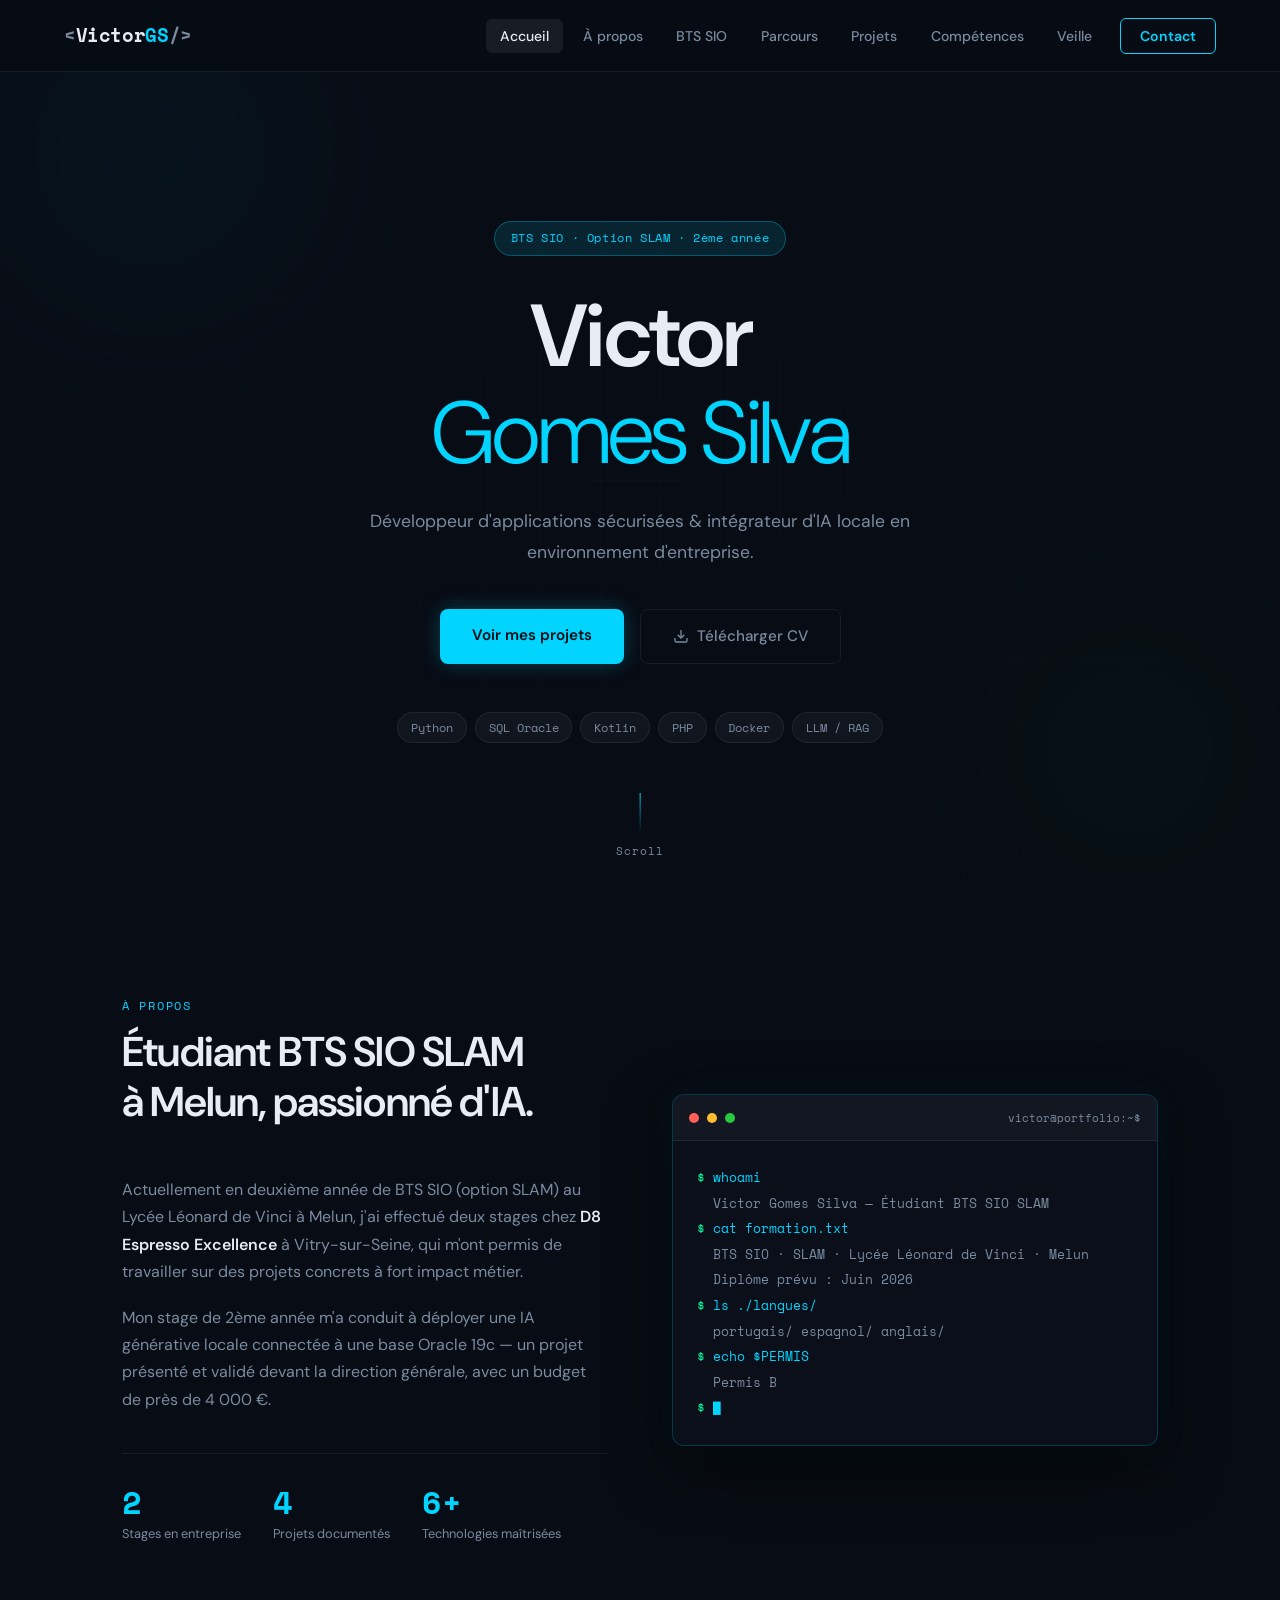
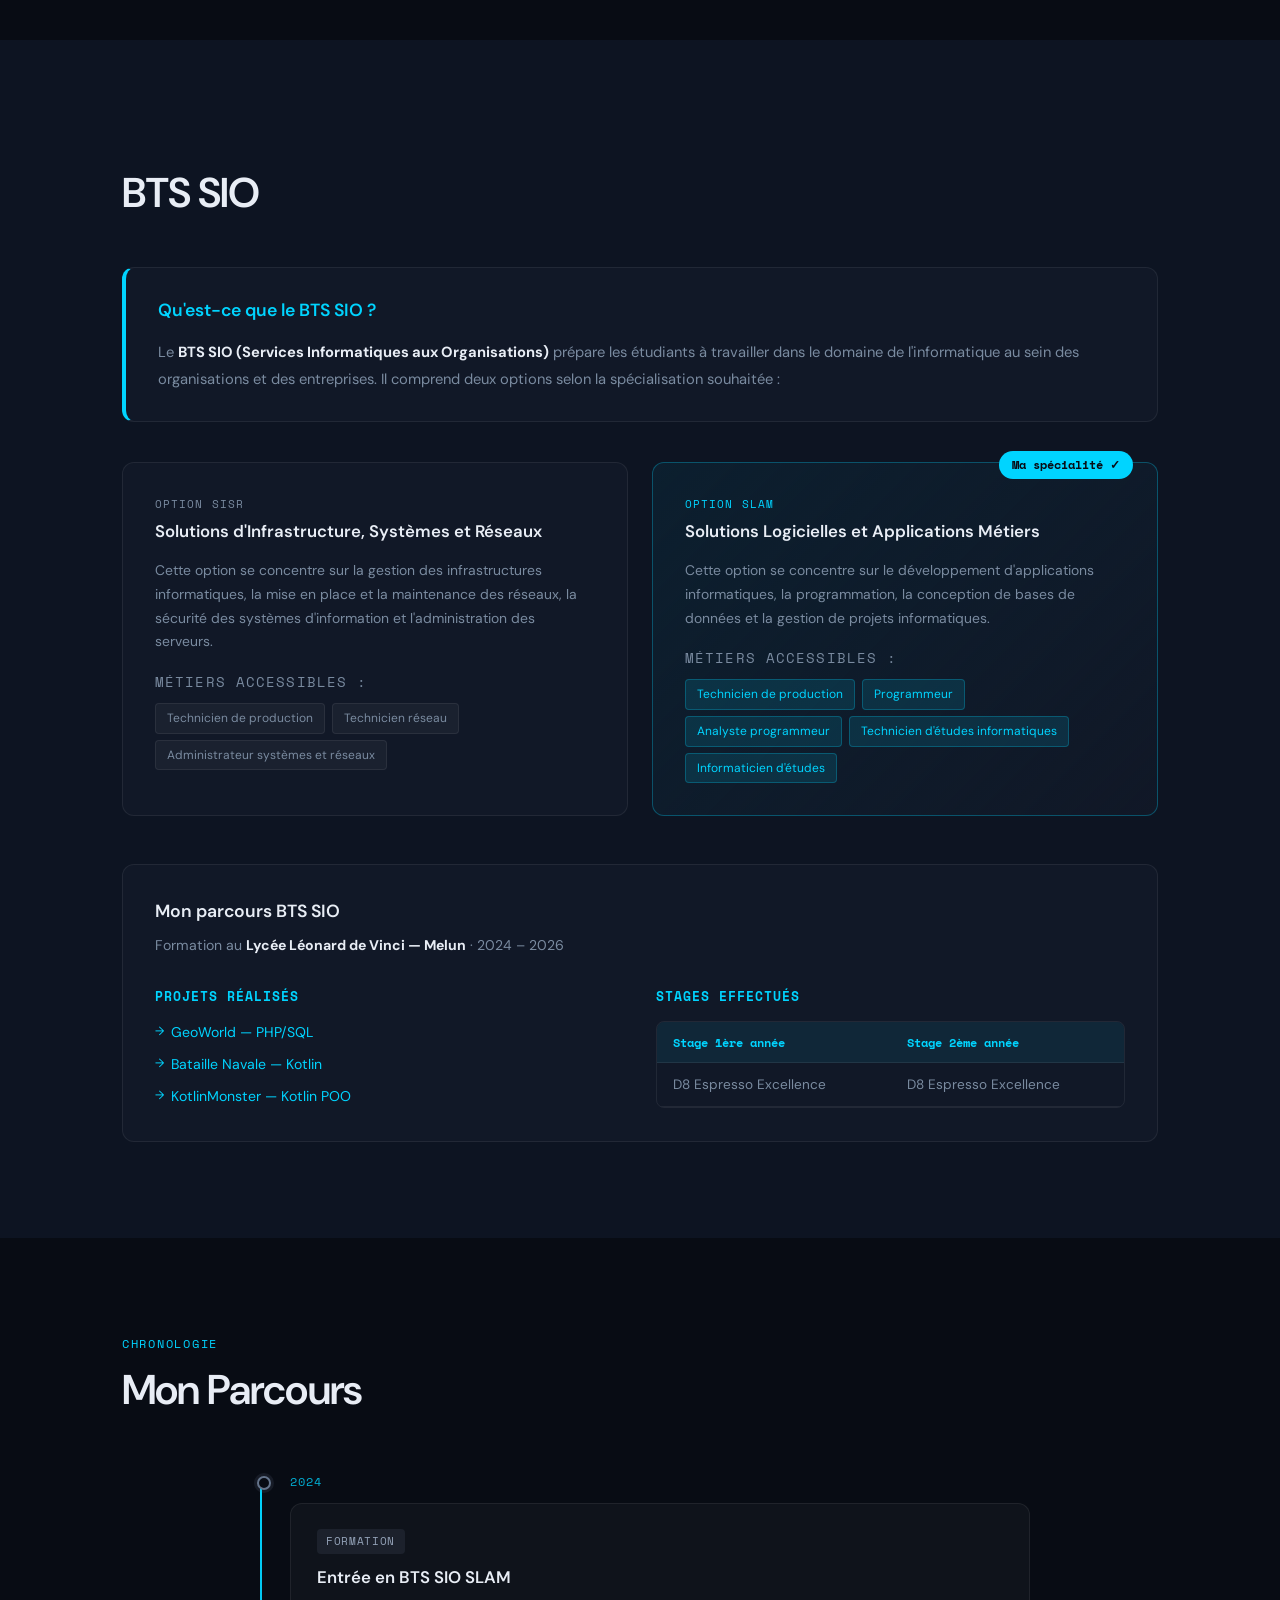
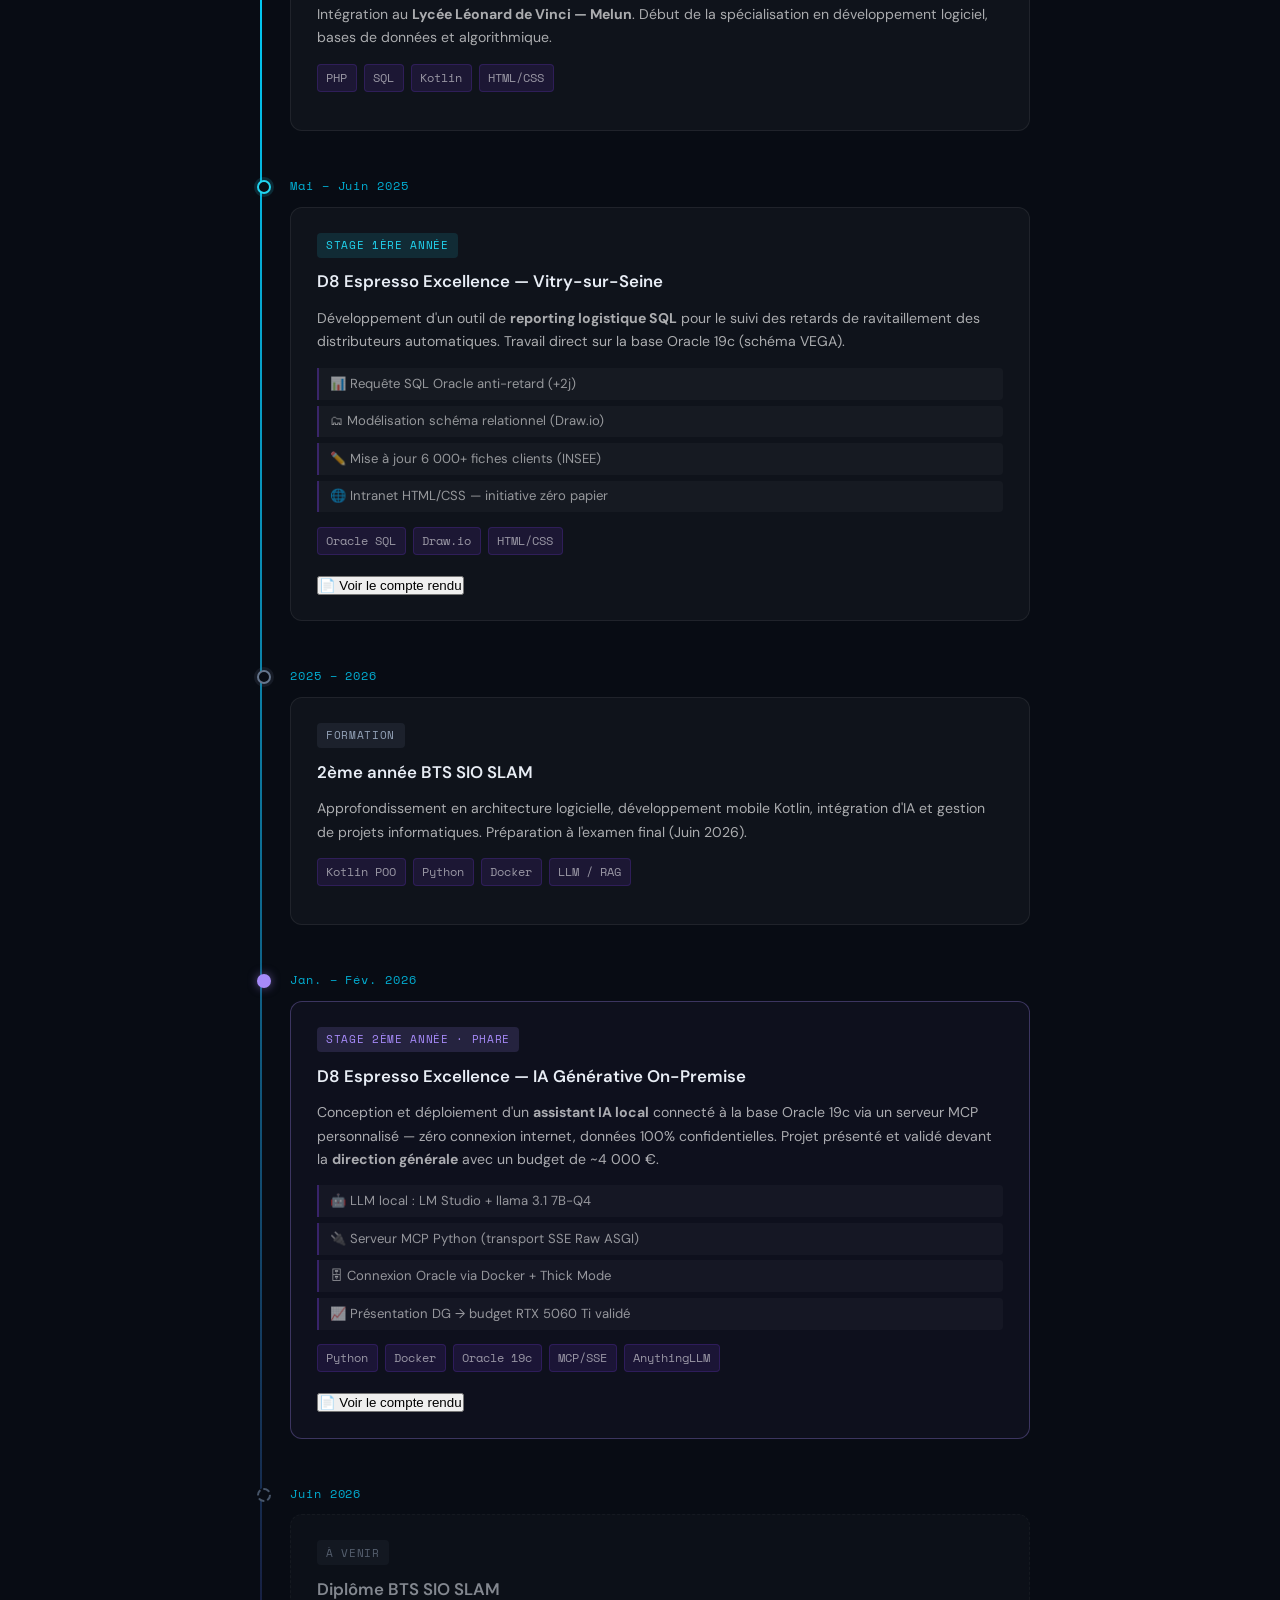
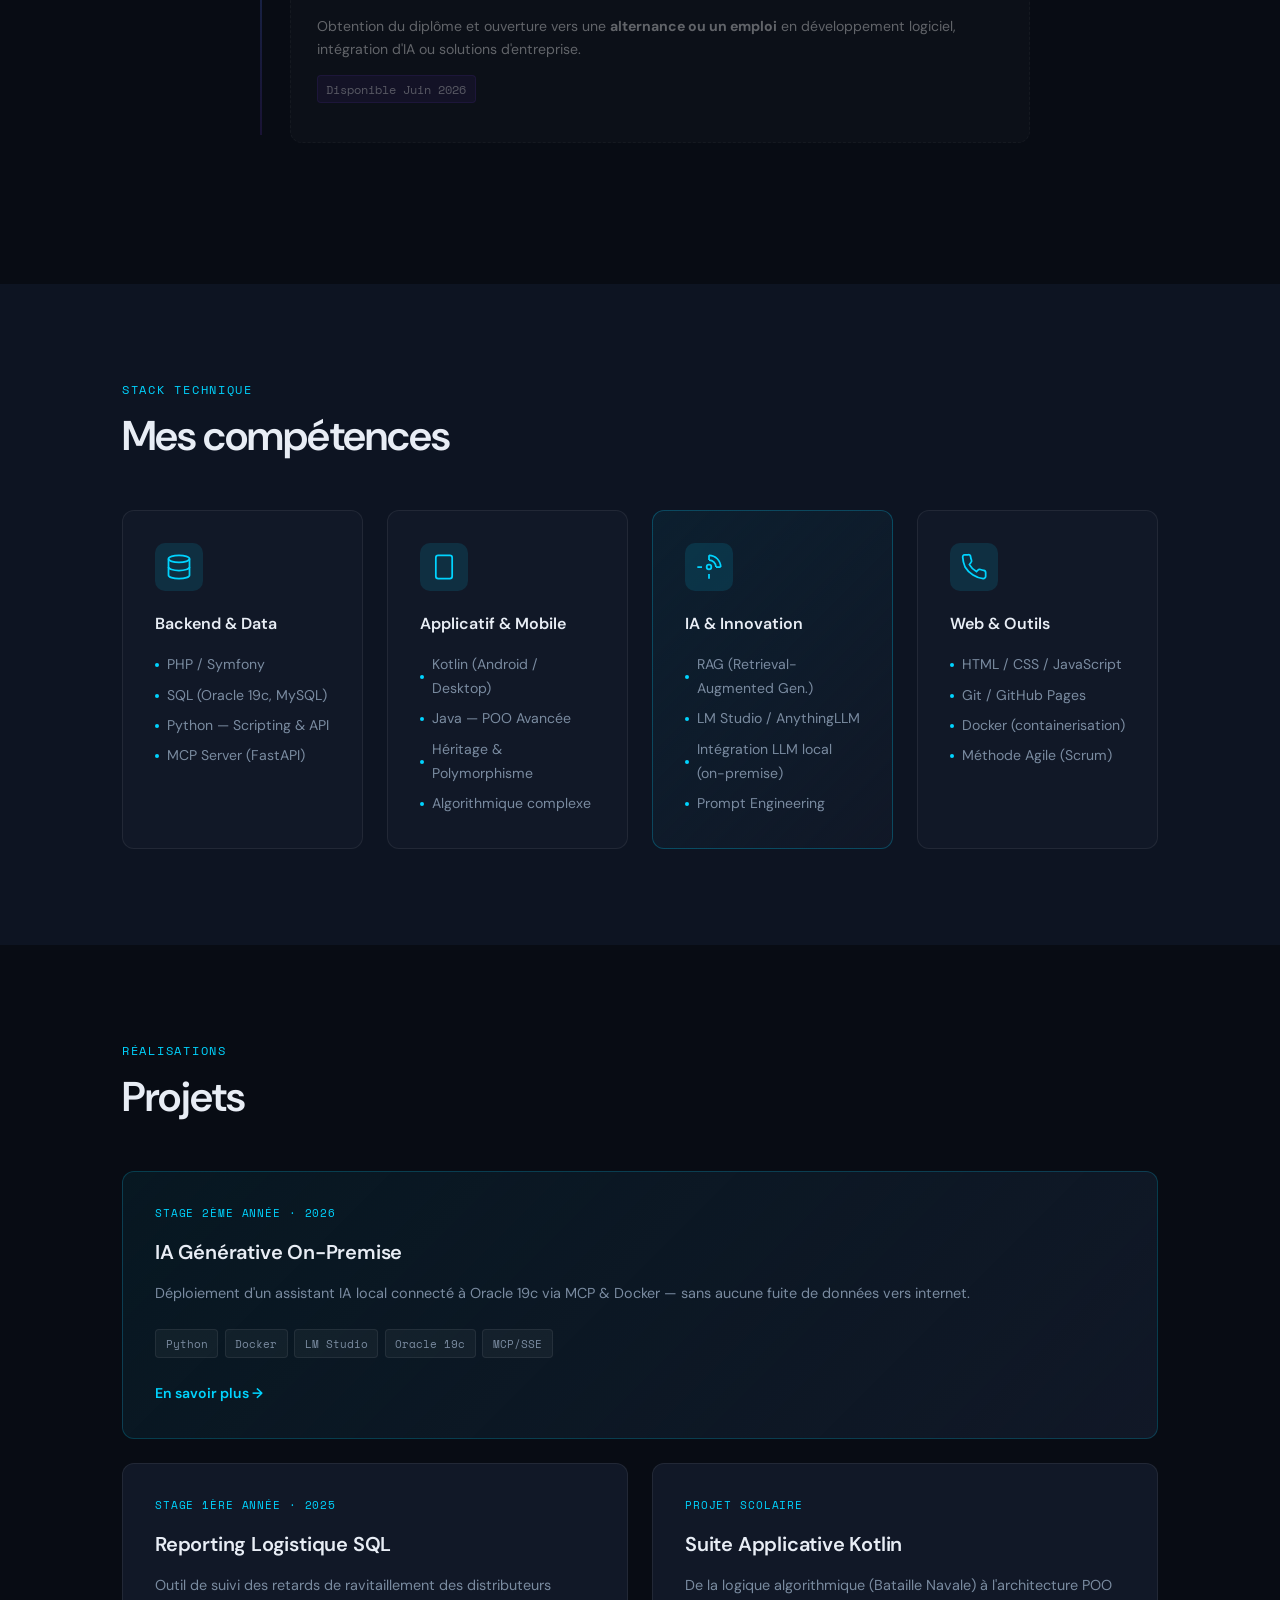
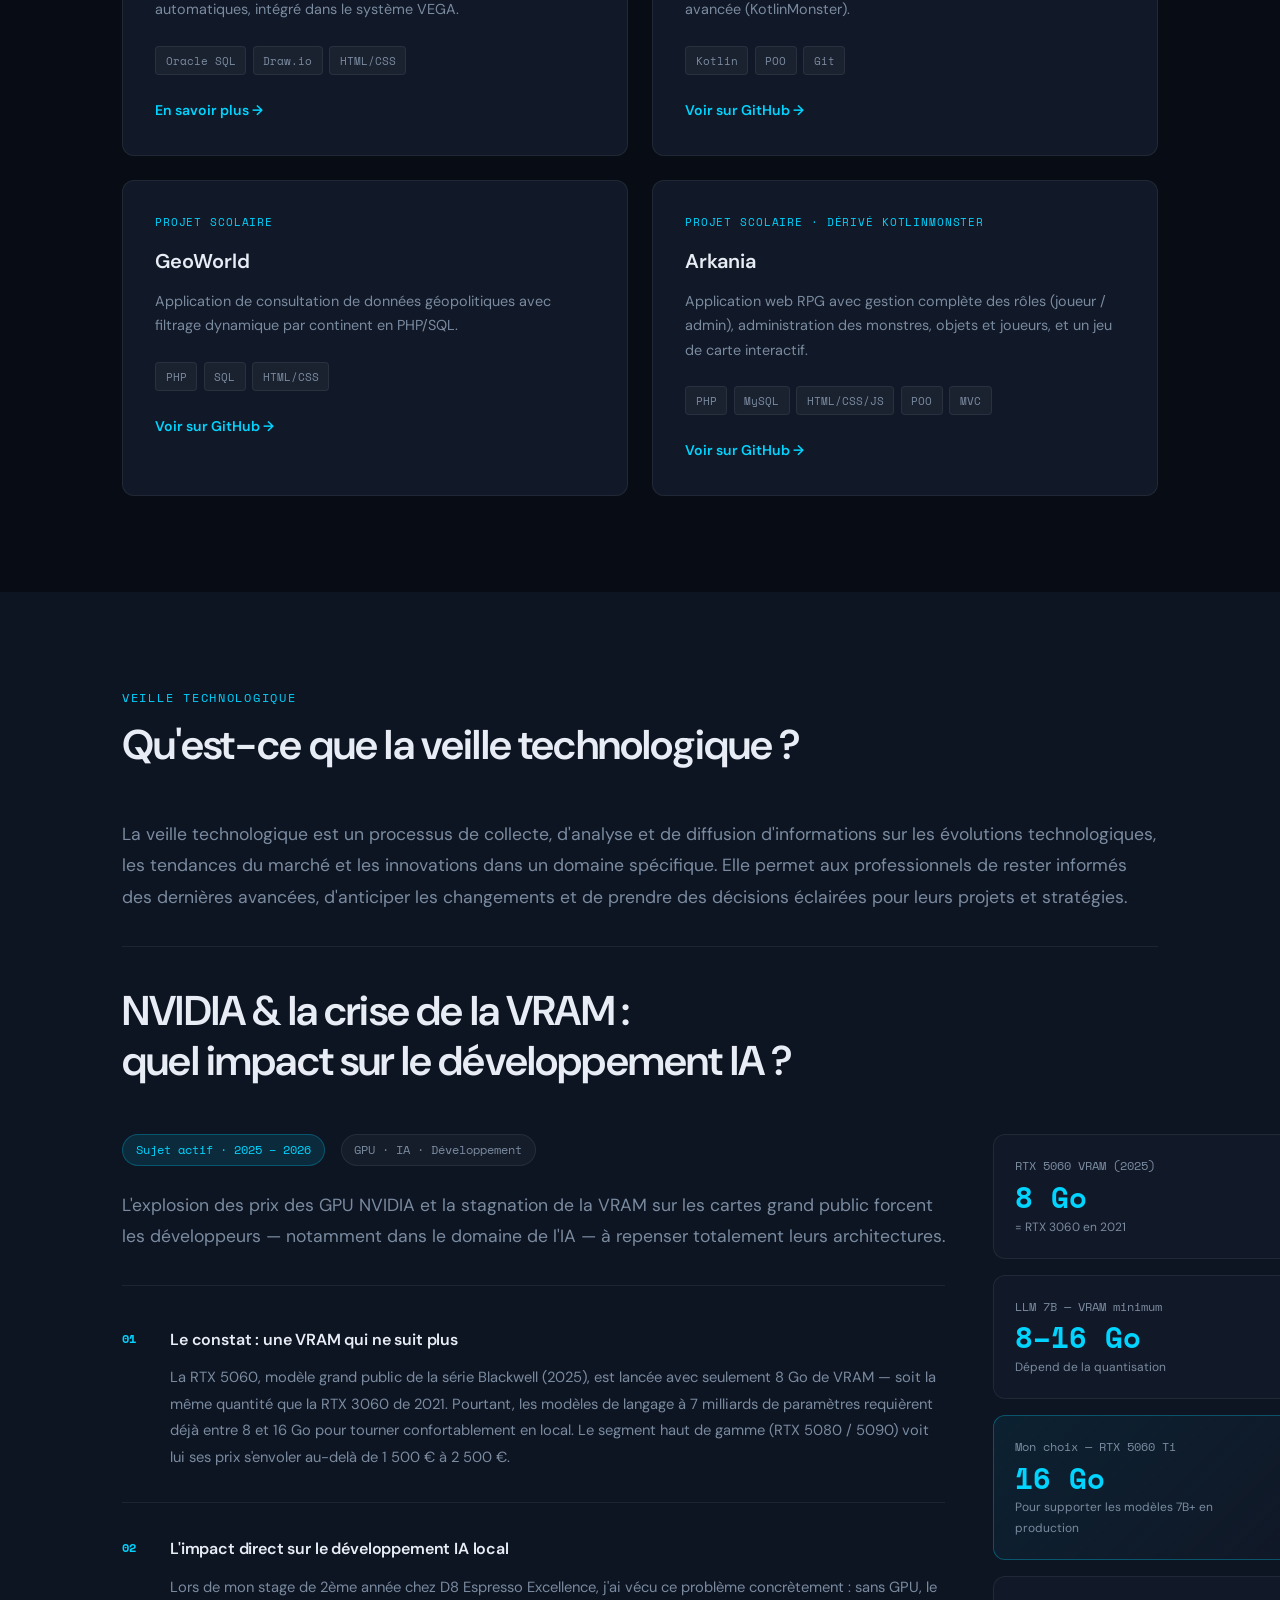
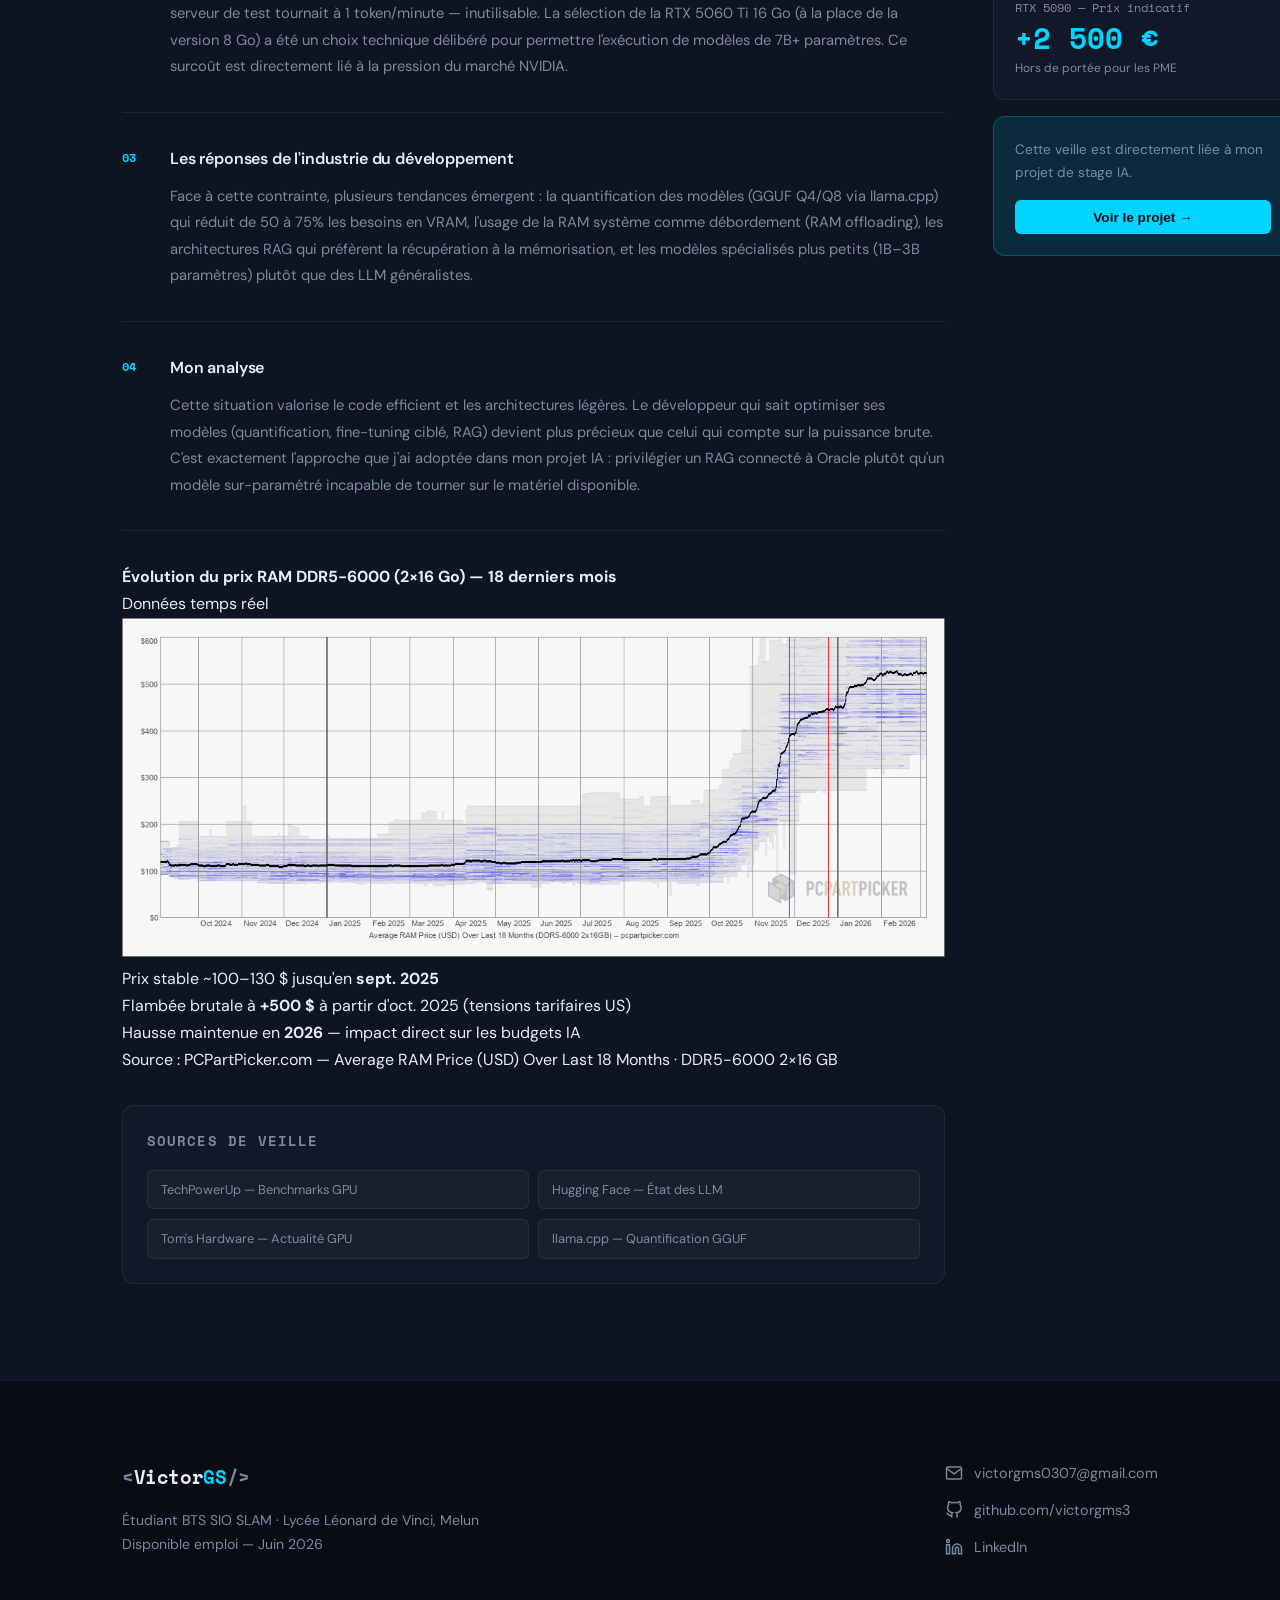
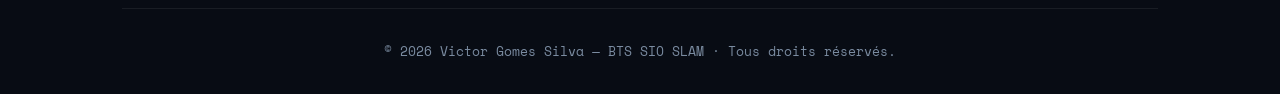
==== index.html @ 947737b3 "Faire veille techno" ====
<!DOCTYPE html>
<html lang="fr">
<head>
    <meta charset="UTF-8">
    <meta name="viewport" content="width=device-width, initial-scale=1.0">
    <title>Victor Gomes Silva — BTS SIO SLAM</title>
    <meta name="description" content="Portfolio étudiant BTS SIO SLAM — Développement Web, Mobile, IA locale et Solutions d'Entreprise.">
    <link rel="stylesheet" href="style.css">
    <link rel="preconnect" href="https://fonts.googleapis.com">
    <link rel="preconnect" href="https://fonts.gstatic.com" crossorigin>
    <link href="https://fonts.googleapis.com/css2?family=Space+Mono:wght@400;700&family=DM+Sans:wght@300;400;500;600&display=swap" rel="stylesheet">
</head>
<body>
    <!-- Test Side -->
    <div class="side-panel side-left" aria-hidden="true">
        <div class="side-line"></div>
        <div class="side-content">
            <div class="side-label">SYS_MONITOR</div>
            <div class="side-metric">
                <span class="side-metric-name">VRAM</span>
                <div class="side-bar-wrap"><div class="side-bar-fill" id="vram-bar"></div></div>
                <span class="side-metric-val" id="vram-val">14.2G</span>
            </div>
            <div class="side-metric">
                <span class="side-metric-name">GPU </span>
                <div class="side-bar-wrap"><div class="side-bar-fill side-bar-green" id="gpu-bar"></div></div>
                <span class="side-metric-val" id="gpu-val">87%</span>
            </div>
            <div class="side-metric">
                <span class="side-metric-name">RAM </span>
                <div class="side-bar-wrap"><div class="side-bar-fill side-bar-purple" id="ram-bar"></div></div>
                <span class="side-metric-val" id="ram-val">62G</span>
            </div>
            <div class="side-divider"></div>
            <div class="side-label">TOKENS/S</div>
            <div class="side-token-counter" id="token-counter">0</div>
            <div class="side-token-unit">tok/s</div>
            <div class="side-divider"></div>
            <div class="side-label">MODEL</div>
            <div class="side-model-name">llama3.1<br>7B-Q4_K_M</div>
            <div class="side-divider"></div>
            <div class="side-status-row">
                <span class="side-dot-live"></span>
                <span>INFERENCE</span>
            </div>
        </div>
    </div>

    <div class="side-panel side-right" aria-hidden="true">
        <div class="side-line"></div>
        <div class="side-content">
            <div class="side-label">NET_STACK</div>
            <div class="side-net-item"><span class="side-dot-on"></span><span>Docker</span></div>
            <div class="side-net-item"><span class="side-dot-on"></span><span>Oracle</span></div>
            <div class="side-net-item"><span class="side-dot-on"></span><span>MCP / SSE</span></div>
            <div class="side-net-item side-net-off"><span class="side-dot-off"></span><span>Internet</span></div>
            <div class="side-divider"></div>
            <div class="side-label">CODE_STREAM</div>
            <div class="side-code-stream" id="code-stream"></div>
            <div class="side-divider"></div>
            <div class="side-label">LATENCY</div>
            <div class="side-latency-bars" id="latency-bars">
                <span></span><span></span><span></span><span></span><span></span>
                <span></span><span></span><span></span><span></span><span></span>
            </div>
            <div class="side-divider"></div>
            <div class="side-label">UPTIME</div>
            <div class="side-uptime" id="uptime">00:00:00</div>
            <div class="side-status-row">
                <span class="side-dot-live"></span>
                <span>ON-PREMISE</span>
            </div>
        </div>
    </div>

    <nav class="navbar" id="navbar">
        <div class="logo"><span class="logo-bracket">&lt;</span>Victor<span class="logo-highlight">GS</span><span class="logo-bracket">/&gt;</span></div>
        <ul class="nav-links" id="nav-menu">
            <li><a href="#home" class="nav-link">Accueil</a></li>
            <li><a href="#about" class="nav-link">À propos</a></li>
            <li><a href="#bts" class="nav-link">BTS SIO</a></li>
            <li><a href="#parcours" class="nav-link">Parcours</a></li>
            <li><a href="#projects" class="nav-link">Projets</a></li>
            <li><a href="#skills" class="nav-link">Compétences</a></li>
            <li><a href="#veille" class="nav-link">Veille</a></li>
            <li><a href="#contact" class="nav-cta">Contact</a></li>
        </ul>
        <div class="burger" id="burger"><span></span><span></span><span></span></div>
    </nav>

    <!-- HERO -->
    <section id="home" class="hero">
        <div class="hero-bg">
            <div class="grid-overlay"></div>
            <div class="glow glow-1"></div>
            <div class="glow glow-2"></div>
        </div>
        <div class="hero-content">
            <div class="hero-badge reveal">BTS SIO · Option SLAM · 2ème année</div>
            <h1 class="hero-title reveal">
                Victor<br>
                <span class="hero-name-accent">Gomes Silva</span>
            </h1>
            <p class="hero-subtitle reveal">Développeur d'applications sécurisées &amp; intégrateur d'IA locale en environnement d'entreprise.</p>
            <div class="hero-btns reveal">
                <a href="#projects" class="btn-primary">Voir mes projets</a>
                <a href="assets/cv.pdf" target="_blank" class="btn-outline" title="Victor">
                    <svg width="16" height="16" viewBox="0 0 24 24" fill="none" stroke="currentColor" stroke-width="2"><path d="M21 15v4a2 2 0 0 1-2 2H5a2 2 0 0 1-2-2v-4"/><polyline points="7 10 12 15 17 10"/><line x1="12" y1="15" x2="12" y2="3"/></svg>
                    Télécharger CV
                </a>
            </div>
            <div class="hero-stack reveal">
                <span>Python</span><span>SQL Oracle</span><span>Kotlin</span><span>PHP</span><span>Docker</span><span>LLM / RAG</span>
            </div>
        </div>
        <div class="hero-scroll">
            <div class="scroll-line"></div>
            <span>Scroll</span>
        </div>
    </section>


    <!-- ABOUT -->
    <section id="about" class="section">
        <div class="container">
            <div class="about-grid">
                <div class="about-text reveal">
                    <div class="section-label">À propos</div>
                    <h2 class="section-title">Étudiant BTS SIO SLAM<br>à Melun, passionné d'IA.</h2>
                    <p>Actuellement en deuxième année de BTS SIO (option SLAM) au Lycée Léonard de Vinci à Melun, j'ai effectué deux stages chez <strong>D8 Espresso Excellence</strong> à Vitry-sur-Seine, qui m'ont permis de travailler sur des projets concrets à fort impact métier.</p>
                    <p>Mon stage de 2ème année m'a conduit à déployer une IA générative locale connectée à une base Oracle 19c — un projet présenté et validé devant la direction générale, avec un budget de près de 4 000 €.</p>
                    <div class="about-facts">
                        <div class="fact">
                            <span class="fact-num">2</span>
                            <span class="fact-label">Stages en entreprise</span>
                        </div>
                        <div class="fact">
                            <span class="fact-num">4</span>
                            <span class="fact-label">Projets documentés</span>
                        </div>
                        <div class="fact">
                            <span class="fact-num">6+</span>
                            <span class="fact-label">Technologies maîtrisées</span>
                        </div>
                    </div>
                </div>
                <div class="about-card reveal">
                    <div class="terminal">
                        <div class="terminal-header">
                            <span class="dot red"></span>
                            <span class="dot yellow"></span>
                            <span class="dot green"></span>
                            <span class="terminal-title">victor@portfolio:~$</span>
                        </div>
                        <div class="terminal-body">
                            <p><span class="t-prompt">$</span> <span class="t-cmd">whoami</span></p>
                            <p class="t-out">Victor Gomes Silva — Étudiant BTS SIO SLAM</p>
                            <p><span class="t-prompt">$</span> <span class="t-cmd">cat formation.txt</span></p>
                            <p class="t-out">BTS SIO · SLAM · Lycée Léonard de Vinci · Melun</p>
                            <p class="t-out">Diplôme prévu : Juin 2026</p>
                            <p><span class="t-prompt">$</span> <span class="t-cmd">ls ./langues/</span></p>
                            <p class="t-out">portugais/  espagnol/  anglais/</p>
                            <p><span class="t-prompt">$</span> <span class="t-cmd">echo $PERMIS</span></p>
                            <p class="t-out">Permis B</p>
                            <p class="t-cursor"><span class="t-prompt">$</span> <span class="cursor-blink">█</span></p>
                        </div>
                    </div>
                </div>
            </div>
        </div>
    </section>

     <section id="bts" class="section section-dark">
        <div class="container">
            <div class="section-label reveal">Ma formation</div>
            <h2 class="section-title reveal">BTS SIO</h2>

            <div class="bts-definition reveal">
                <h3>Qu'est-ce que le BTS SIO ?</h3>
                <p>Le <strong>BTS SIO (Services Informatiques aux Organisations)</strong> prépare les étudiants à travailler dans le domaine de l'informatique au sein des organisations et des entreprises. Il comprend deux options selon la spécialisation souhaitée :</p>
            </div>

            <div class="bts-grid">
                <div class="bts-card reveal bts-card-other">
                    <div class="bts-card-header">
                        <span class="bts-option-tag">Option SISR</span>
                        <h3>Solutions d'Infrastructure, Systèmes et Réseaux</h3>
                    </div>
                    <p>Cette option se concentre sur la gestion des infrastructures informatiques, la mise en place et la maintenance des réseaux, la sécurité des systèmes d'information et l'administration des serveurs.</p>
                    <p class="bts-metiers-label">Métiers accessibles :</p>
                    <div class="bts-metiers">
                        <span class="bts-metier-tag">Technicien de production</span>
                        <span class="bts-metier-tag">Technicien réseau</span>
                        <span class="bts-metier-tag">Administrateur systèmes et réseaux</span>
                    </div>
                </div>
                <div class="bts-card reveal bts-card-active">
                    <div class="bts-active-badge">Ma spécialité ✓</div>
                    <div class="bts-card-header">
                        <span class="bts-option-tag accent">Option SLAM</span>
                        <h3>Solutions Logicielles et Applications Métiers</h3>
                    </div>
                    <p>Cette option se concentre sur le développement d'applications informatiques, la programmation, la conception de bases de données et la gestion de projets informatiques.</p>
                    <p class="bts-metiers-label">Métiers accessibles :</p>
                    <div class="bts-metiers">
                        <span class="bts-metier-tag accent">Technicien de production</span>
                        <span class="bts-metier-tag accent">Programmeur</span>
                        <span class="bts-metier-tag accent">Analyste programmeur</span>
                        <span class="bts-metier-tag accent">Technicien d'études informatiques</span>
                        <span class="bts-metier-tag accent">Informaticien d'études</span>
                    </div>
                </div>
            </div>

            <div class="bts-parcours reveal">
                <h3>Mon parcours BTS SIO</h3>
                <p>Formation au <strong>Lycée Léonard de Vinci — Melun</strong> · 2024 – 2026</p>
                <div class="bts-projets-grid">
                    <div class="bts-projet-col">
                        <h4>Projets réalisés</h4>
                        <ul class="bts-projet-list">
                            <li><a href="https://github.com/victorgms3/GeoWorld" target="_blank">GeoWorld — PHP/SQL</a></li>
                            <li><a href="https://github.com/victorgms3/kotlinBatailleNavale" target="_blank">Bataille Navale — Kotlin</a></li>
                            <li><a href="https://github.com/victorgms3/kotlinMonsterSprint3" target="_blank">KotlinMonster — Kotlin POO</a></li>
                        </ul>
                    </div>
                    <div class="bts-stage-col">
                        <h4>Stages effectués</h4>
                        <div class="bts-stages-table">
                            <div class="bts-stage-row bts-stage-header">
                                <span>Stage 1ère année</span>
                                <span>Stage 2ème année</span>
                            </div>
                            <div class="bts-stage-row">
                                <span>D8 Espresso Excellence</span>
                                <span>D8 Espresso Excellence</span>
                            </div>
                            <!-- <div class="bts-stage-row bts-stage-links">
                                <button class="btn-timeline" onclick="openModal('modal-sql')">📄 Compte rendu</button>
                                <button class="btn-timeline btn-timeline-accent" onclick="openModal('modal-ia')">📄 Compte rendu</button>
                            </div> -->
                        </div>
                    </div>
                </div>
            </div>

        </div>
    </section>

    <!-- PARCOURS -->
    <section id="parcours" class="section">
        <div class="container">
            <div class="section-label reveal">Chronologie</div>
            <h2 class="section-title reveal">Mon Parcours</h2>

            <div class="parcours-timeline">

                <div class="parcours-item reveal">
                    <div class="parcours-dot parcours-dot-school"></div>
                    <div class="parcours-date">2024</div>
                    <div class="parcours-card">
                        <div class="parcours-tag">Formation</div>
                        <h3>Entrée en BTS SIO SLAM</h3>
                        <p>Intégration au <strong>Lycée Léonard de Vinci — Melun</strong>. Début de la spécialisation en développement logiciel, bases de données et algorithmique.</p>
                        <div class="parcours-skills-row">
                            <span>PHP</span><span>SQL</span><span>Kotlin</span><span>HTML/CSS</span>
                        </div>
                    </div>
                </div>

                <div class="parcours-item reveal">
                    <div class="parcours-dot parcours-dot-stage"></div>
                    <div class="parcours-date">Mai – Juin 2025</div>
                    <div class="parcours-card">
                        <div class="parcours-tag parcours-tag-stage">Stage 1ère année</div>
                        <h3>D8 Espresso Excellence — Vitry-sur-Seine</h3>
                        <p>Développement d'un outil de <strong>reporting logistique SQL</strong> pour le suivi des retards de ravitaillement des distributeurs automatiques. Travail direct sur la base Oracle 19c (schéma VEGA).</p>
                        <div class="parcours-missions">
                            <div class="parcours-mission">📊 Requête SQL Oracle anti-retard (+2j)</div>
                            <div class="parcours-mission">🗂 Modélisation schéma relationnel (Draw.io)</div>
                            <div class="parcours-mission">✏️ Mise à jour 6 000+ fiches clients (INSEE)</div>
                            <div class="parcours-mission">🌐 Intranet HTML/CSS — initiative zéro papier</div>
                        </div>
                        <div class="parcours-skills-row">
                            <span>Oracle SQL</span><span>Draw.io</span><span>HTML/CSS</span>
                        </div>
                        <button class="btn-timeline" onclick="openModal('modal-sql')">📄 Voir le compte rendu</button>
                    </div>
                </div>

                <div class="parcours-item reveal">
                    <div class="parcours-dot parcours-dot-school"></div>
                    <div class="parcours-date">2025 – 2026</div>
                    <div class="parcours-card">
                        <div class="parcours-tag">Formation</div>
                        <h3>2ème année BTS SIO SLAM</h3>
                        <p>Approfondissement en architecture logicielle, développement mobile Kotlin, intégration d'IA et gestion de projets informatiques. Préparation à l'examen final (Juin 2026).</p>
                        <div class="parcours-skills-row">
                            <span>Kotlin POO</span><span>Python</span><span>Docker</span><span>LLM / RAG</span>
                        </div>
                    </div>
                </div>

                <div class="parcours-item reveal">
                    <div class="parcours-dot parcours-dot-accent"></div>
                    <div class="parcours-date">Jan. – Fév. 2026</div>
                    <div class="parcours-card parcours-card-accent">
                        <div class="parcours-tag parcours-tag-accent">Stage 2ème année · Phare</div>
                        <h3>D8 Espresso Excellence — IA Générative On-Premise</h3>
                        <p>Conception et déploiement d'un <strong>assistant IA local</strong> connecté à la base Oracle 19c via un serveur MCP personnalisé — zéro connexion internet, données 100% confidentielles. Projet présenté et validé devant la <strong>direction générale</strong> avec un budget de ~4 000 €.</p>
                        <div class="parcours-missions">
                            <div class="parcours-mission">🤖 LLM local : LM Studio + llama 3.1 7B-Q4</div>
                            <div class="parcours-mission">🔌 Serveur MCP Python (transport SSE Raw ASGI)</div>
                            <div class="parcours-mission">🗄 Connexion Oracle via Docker + Thick Mode</div>
                            <div class="parcours-mission">📈 Présentation DG → budget RTX 5060 Ti validé</div>
                        </div>
                        <div class="parcours-skills-row">
                            <span>Python</span><span>Docker</span><span>Oracle 19c</span><span>MCP/SSE</span><span>AnythingLLM</span>
                        </div>
                        <button class="btn-timeline btn-timeline-accent" onclick="openModal('modal-ia')">📄 Voir le compte rendu</button>
                    </div>
                </div>

                <div class="parcours-item reveal">
                    <div class="parcours-dot parcours-dot-future"></div>
                    <div class="parcours-date">Juin 2026</div>
                    <div class="parcours-card parcours-card-future">
                        <div class="parcours-tag">À venir</div>
                        <h3>Diplôme BTS SIO SLAM</h3>
                        <p>Obtention du diplôme et ouverture vers une <strong>alternance ou un emploi</strong> en développement logiciel, intégration d'IA ou solutions d'entreprise.</p>
                        <div class="parcours-skills-row">
                            <span>Disponible Juin 2026</span>
                        </div>
                    </div>
                </div>

            </div>
        </div>
    </section>

    <!-- SKILLS -->
    <section id="skills" class="section section-dark">
        <div class="container">
            <div class="section-label reveal">Stack technique</div>
            <h2 class="section-title reveal">Mes compétences</h2>
            <div class="skills-grid">
                <div class="skill-card reveal">
                    <div class="skill-icon">
                        <svg width="28" height="28" viewBox="0 0 24 24" fill="none" stroke="currentColor" stroke-width="1.5"><ellipse cx="12" cy="5" rx="9" ry="3"/><path d="M21 12c0 1.66-4 3-9 3s-9-1.34-9-3"/><path d="M3 5v14c0 1.66 4 3 9 3s9-1.34 9-3V5"/></svg>
                    </div>
                    <h3>Backend &amp; Data</h3>
                    <ul>
                        <li>PHP / Symfony</li>
                        <li>SQL (Oracle 19c, MySQL)</li>
                        <li>Python — Scripting &amp; API</li>
                        <li>MCP Server (FastAPI)</li>
                    </ul>
                </div>
                <div class="skill-card reveal">
                    <div class="skill-icon">
                        <svg width="28" height="28" viewBox="0 0 24 24" fill="none" stroke="currentColor" stroke-width="1.5"><rect x="5" y="2" width="14" height="20" rx="2" ry="2"/><line x1="12" y1="18" x2="12.01" y2="18"/></svg>
                    </div>
                    <h3>Applicatif &amp; Mobile</h3>
                    <ul>
                        <li>Kotlin (Android / Desktop)</li>
                        <li>Java — POO Avancée</li>
                        <li>Héritage &amp; Polymorphisme</li>
                        <li>Algorithmique complexe</li>
                    </ul>
                </div>
                <div class="skill-card reveal skill-card-accent">
                    <div class="skill-icon">
                        <svg width="28" height="28" viewBox="0 0 24 24" fill="none" stroke="currentColor" stroke-width="1.5"><path d="M12 2a10 10 0 0 1 10 10"/><path d="M12 6a6 6 0 0 1 6 6"/><circle cx="12" cy="12" r="2"/><path d="M12 2v4M12 18v4M2 12h4M18 12h4"/></svg>
                    </div>
                    <h3>IA &amp; Innovation</h3>
                    <ul>
                        <li>RAG (Retrieval-Augmented Gen.)</li>
                        <li>LM Studio / AnythingLLM</li>
                        <li>Intégration LLM local (on-premise)</li>
                        <li>Prompt Engineering</li>
                    </ul>
                </div>
                <div class="skill-card reveal">
                    <div class="skill-icon">
                        <svg width="28" height="28" viewBox="0 0 24 24" fill="none" stroke="currentColor" stroke-width="1.5"><path d="M22 16.92v3a2 2 0 0 1-2.18 2 19.79 19.79 0 0 1-8.63-3.07A19.5 19.5 0 0 1 4.34 12c-1.11-2.67-1.87-5.54-2.03-8.44A2 2 0 0 1 4.11 1.5h3a2 2 0 0 1 2 1.72c.127.96.361 1.903.7 2.81a2 2 0 0 1-.45 2.11L8.09 9.91a16 16 0 0 0 6 6l1.27-1.27a2 2 0 0 1 2.11-.45c.907.339 1.85.573 2.81.7A2 2 0 0 1 22 16.92z"/></svg>
                    </div>
                    <h3>Web &amp; Outils</h3>
                    <ul>
                        <li>HTML / CSS / JavaScript</li>
                        <li>Git / GitHub Pages</li>
                        <li>Docker (containerisation)</li>
                        <li>Méthode Agile (Scrum)</li>
                    </ul>
                </div>
            </div>
        </div>
    </section>

    <!-- PROJECTS -->
    <section id="projects" class="section">
        <div class="container">
            <div class="section-label reveal">Réalisations</div>
            <h2 class="section-title reveal">Projets</h2>
            <div class="projects-grid">

                <article class="project-card project-featured reveal" onclick="openModal('modal-ia')">
                    <div class="project-tag">Stage 2ème année · 2026</div>
                    <h3>IA Générative On-Premise</h3>
                    <p>Déploiement d'un assistant IA local connecté à Oracle 19c via MCP &amp; Docker — sans aucune fuite de données vers internet.</p>
                    <div class="project-stack">
                        <span>Python</span><span>Docker</span><span>LM Studio</span><span>Oracle 19c</span><span>MCP/SSE</span>
                    </div>
                    <div class="project-link">En savoir plus →</div>
                </article>

                <article class="project-card reveal" onclick="openModal('modal-sql')">
                    <div class="project-tag">Stage 1ère année · 2025</div>
                    <h3>Reporting Logistique SQL</h3>
                    <p>Outil de suivi des retards de ravitaillement des distributeurs automatiques, intégré dans le système VEGA.</p>
                    <div class="project-stack">
                        <span>Oracle SQL</span><span>Draw.io</span><span>HTML/CSS</span>
                    </div>
                    <div class="project-link">En savoir plus →</div>
                </article>

                <article class="project-card reveal" onclick="openModal('modal-kotlin')">
                    <div class="project-tag">Projet scolaire</div>
                    <h3>Suite Applicative Kotlin</h3>
                    <p>De la logique algorithmique (Bataille Navale) à l'architecture POO avancée (KotlinMonster).</p>
                    <div class="project-stack">
                        <span>Kotlin</span><span>POO</span><span>Git</span>
                    </div>
                    <div class="project-link">Voir sur GitHub →</div>
                </article>

                <article class="project-card reveal" onclick="openModal('modal-geo')">
                    <div class="project-tag">Projet scolaire</div>
                    <h3>GeoWorld</h3>
                    <p>Application de consultation de données géopolitiques avec filtrage dynamique par continent en PHP/SQL.</p>
                    <div class="project-stack">
                        <span>PHP</span><span>SQL</span><span>HTML/CSS</span>
                    </div>
                    <div class="project-link">Voir sur GitHub →</div>
                </article>

                <article class="project-card reveal" onclick="openModal('modal-arkania')">
                    <div class="project-tag">Projet scolaire · Dérivé KotlinMonster</div>
                    <h3>Arkania</h3>
                    <p>Application web RPG avec gestion complète des rôles (joueur / admin), administration des monstres, objets et joueurs, et un jeu de carte interactif.</p>
                    <div class="project-stack">
                        <span>PHP</span><span>MySQL</span><span>HTML/CSS/JS</span><span>POO</span><span>MVC</span>
                    </div>
                    <div class="project-link">Voir sur GitHub →</div>
                </article>

            </div>
        </div>
    </section>

    <!-- VEILLE -->
    <section id="veille" class="section section-dark">
        <div class="container">
            <div class="section-label reveal">Veille technologique</div>
            <h2 class="section-title reveal">Qu'est-ce que la veille technologique ?</h2>
            <div class="veille-definition reveal">
                <p class="veille-intro">La veille technologique est un processus de collecte, d'analyse et de diffusion d'informations sur les évolutions technologiques, les tendances du marché et les innovations dans un domaine spécifique. Elle permet aux professionnels de rester informés des dernières avancées, d'anticiper les changements et de prendre des décisions éclairées pour leurs projets et stratégies.</p>
            </div>
            <h3 class="section-title reveal">NVIDIA &amp; la crise de la VRAM :<br>quel impact sur le développement IA ?</h3>

            <div class="veille-layout">
                <div class="veille-main reveal">
                    <div class="veille-meta">
                        <span class="veille-date">Sujet actif · 2025 – 2026</span>
                        <span class="veille-category">GPU · IA · Développement</span>
                    </div>
                    <p class="veille-intro">L'explosion des prix des GPU NVIDIA et la stagnation de la VRAM sur les cartes grand public forcent les développeurs — notamment dans le domaine de l'IA — à repenser totalement leurs architectures.</p>

                    <div class="veille-block">
                        <div class="veille-block-num">01</div>
                        <div class="veille-block-content">
                            <h4>Le constat : une VRAM qui ne suit plus</h4>
                            <p>La RTX 5060, modèle grand public de la série Blackwell (2025), est lancée avec seulement 8 Go de VRAM — soit la même quantité que la RTX 3060 de 2021. Pourtant, les modèles de langage à 7 milliards de paramètres requièrent déjà entre 8 et 16 Go pour tourner confortablement en local. Le segment haut de gamme (RTX 5080 / 5090) voit lui ses prix s'envoler au-delà de 1 500 € à 2 500 €.</p>
                        </div>
                    </div>

                    <div class="veille-block">
                        <div class="veille-block-num">02</div>
                        <div class="veille-block-content">
                            <h4>L'impact direct sur le développement IA local</h4>
                            <p>Lors de mon stage de 2ème année chez D8 Espresso Excellence, j'ai vécu ce problème concrètement : sans GPU, le serveur de test tournait à 1 token/minute — inutilisable. La sélection de la RTX 5060 Ti 16 Go (à la place de la version 8 Go) a été un choix technique délibéré pour permettre l'exécution de modèles de 7B+ paramètres. Ce surcoût est directement lié à la pression du marché NVIDIA.</p>
                        </div>
                    </div>

                    <div class="veille-block">
                        <div class="veille-block-num">03</div>
                        <div class="veille-block-content">
                            <h4>Les réponses de l'industrie du développement</h4>
                            <p>Face à cette contrainte, plusieurs tendances émergent : la quantification des modèles (GGUF Q4/Q8 via llama.cpp) qui réduit de 50 à 75% les besoins en VRAM, l'usage de la RAM système comme débordement (RAM offloading), les architectures RAG qui préfèrent la récupération à la mémorisation, et les modèles spécialisés plus petits (1B–3B paramètres) plutôt que des LLM généralistes.</p>
                        </div>
                    </div>

                    <div class="veille-block">
                        <div class="veille-block-num">04</div>
                        <div class="veille-block-content">
                            <h4>Mon analyse</h4>
                            <p>Cette situation valorise le code efficient et les architectures légères. Le développeur qui sait optimiser ses modèles (quantification, fine-tuning ciblé, RAG) devient plus précieux que celui qui compte sur la puissance brute. C'est exactement l'approche que j'ai adoptée dans mon projet IA : privilégier un RAG connecté à Oracle plutôt qu'un modèle sur-paramétré incapable de tourner sur le matériel disponible.</p>
                        </div>
                    </div>

                    <!-- GRAPHIQUE RAM -->
                    <div class="veille-chart-block reveal">
                        <div class="veille-chart-header">
                            <h4> Évolution du prix RAM DDR5-6000 (2×16 Go) — 18 derniers mois</h4>
                            <span class="veille-chart-badge">Données temps réel</span>
                        </div>
                        <div class="veille-chart-wrap">
                            <img src="assets/graphRam.png" alt="Image du graphique RAM">
                        </div>
                        <div class="veille-chart-legend">
                            <div class="veille-chart-insight">
                                <span class="chart-dot chart-dot-red"></span>
                                <span>Prix stable ~100–130 $ jusqu'en <strong>sept. 2025</strong></span>
                            </div>
                            <div class="veille-chart-insight">
                                <span class="chart-dot chart-dot-accent"></span>
                                <span>Flambée brutale à <strong>+500 $</strong> à partir d'oct. 2025 (tensions tarifaires US)</span>
                            </div>
                            <div class="veille-chart-insight">
                                <span class="chart-dot chart-dot-green"></span>
                                <span>Hausse maintenue en <strong>2026</strong> — impact direct sur les budgets IA</span>
                            </div>
                        </div>
                        <p class="veille-chart-source">
                            Source : <a href="https://pcpartpicker.com" target="_blank" rel="noopener">PCPartPicker.com</a> — Average RAM Price (USD) Over Last 18 Months · DDR5-6000 2×16 GB
                        </p>
                    </div>

                    <div class="veille-sources reveal">
                        <h4>Sources de veille</h4>
                        <div class="sources-grid">
                            <a href="https://www.techpowerup.com" target="_blank" class="source-item">TechPowerUp — Benchmarks GPU</a>
                            <a href="https://huggingface.co" target="_blank" class="source-item">Hugging Face — État des LLM</a>
                            <a href="https://www.tomshardware.com" target="_blank" class="source-item">Tom's Hardware — Actualité GPU</a>
                            <a href="https://github.com/ggerganov/llama.cpp" target="_blank" class="source-item">llama.cpp — Quantification GGUF</a>
                        </div>
                    </div>
                </div>

                <aside class="veille-aside reveal">
                    <div class="veille-stat-card">
                        <div class="stat-label">RTX 5060 VRAM (2025)</div>
                        <div class="stat-value">8 Go</div>
                        <div class="stat-note">= RTX 3060 en 2021</div>
                    </div>
                    <div class="veille-stat-card">
                        <div class="stat-label">LLM 7B — VRAM minimum</div>
                        <div class="stat-value">8–16 Go</div>
                        <div class="stat-note">Dépend de la quantisation</div>
                    </div>
                    <div class="veille-stat-card veille-stat-highlight">
                        <div class="stat-label">Mon choix — RTX 5060 Ti</div>
                        <div class="stat-value">16 Go</div>
                        <div class="stat-note">Pour supporter les modèles 7B+ en production</div>
                    </div>
                    <div class="veille-stat-card">
                        <div class="stat-label">RTX 5090 — Prix indicatif</div>
                        <div class="stat-value">+2 500 €</div>
                        <div class="stat-note">Hors de portée pour les PME</div>
                    </div>
                    <div class="veille-link-card">
                        <p>Cette veille est directement liée à mon projet de stage IA.</p>
                        <button onclick="openModal('modal-ia')" class="btn-veille">Voir le projet →</button>
                    </div>
                </aside>
            </div>
        </div>
    </section>

    <!-- CONTACT / FOOTER -->
    <footer id="contact">
        <div class="container">
            <div class="footer-grid">
                <div class="footer-left reveal">
                    <div class="logo">
                        <span class="logo-bracket">&lt;</span>Victor<span class="logo-highlight">GS</span><span class="logo-bracket">/&gt;</span>
                    </div>
                    <p>Étudiant BTS SIO SLAM · Lycée Léonard de Vinci, Melun<br>Disponible emploi — Juin 2026</p>
                </div>
                <div class="footer-right reveal">
                    <a href="mailto:victorgms0307@gmail.com" class="contact-link">
                        <svg width="18" height="18" viewBox="0 0 24 24" fill="none" stroke="currentColor" stroke-width="2"><path d="M4 4h16c1.1 0 2 .9 2 2v12c0 1.1-.9 2-2 2H4c-1.1 0-2-.9-2-2V6c0-1.1.9-2 2-2z"/><polyline points="22,6 12,13 2,6"/></svg>
                        victorgms0307@gmail.com
                    </a>
                    <a href="https://github.com/victorgms3" target="_blank" class="contact-link">
                        <svg width="18" height="18" viewBox="0 0 24 24" fill="none" stroke="currentColor" stroke-width="2"><path d="M9 19c-5 1.5-5-2.5-7-3m14 6v-3.87a3.37 3.37 0 0 0-.94-2.61c3.14-.35 6.44-1.54 6.44-7A5.44 5.44 0 0 0 20 4.77 5.07 5.07 0 0 0 19.91 1S18.73.65 16 2.48a13.38 13.38 0 0 0-7 0C6.27.65 5.09 1 5.09 1A5.07 5.07 0 0 0 5 4.77a5.44 5.44 0 0 0-1.5 3.78c0 5.42 3.3 6.61 6.44 7A3.37 3.37 0 0 0 9 18.13V22"/></svg>
                        github.com/victorgms3
                    </a>
                    <a href="https://www.linkedin.com/in/victor-gomes-silva-149304244/" target="_blank" class="contact-link">
                        <svg width="18" height="18" viewBox="0 0 24 24" fill="none" stroke="currentColor" stroke-width="2"><path d="M16 8a6 6 0 0 1 6 6v7h-4v-7a2 2 0 0 0-2-2 2 2 0 0 0-2 2v7h-4v-7a6 6 0 0 1 6-6z"/><rect x="2" y="9" width="4" height="12"/><circle cx="4" cy="4" r="2"/></svg>
                        LinkedIn
                    </a>
                </div>
            </div>
            <div class="footer-bottom reveal">
                <p>© 2026 Victor Gomes Silva — BTS SIO SLAM · Tous droits réservés.</p>
            </div>
        </div>
    </footer>

    <!-- MODALS -->
    <div id="modal-ia" class="modal">
        <div class="modal-content">
            <button class="modal-close" onclick="closeModal('modal-ia')">✕</button>
            <div class="modal-tag">Stage 2ème année · Janvier–Février 2026</div>
            <h2>IA Générative On-Premise</h2>
            <p class="modal-intro">Déploiement d'un assistant IA local connecté à la base de données Oracle 19c de D8 Espresso Excellence, sans aucune connexion internet.</p>

            <div class="modal-section">
                <h4>Contexte &amp; enjeu</h4>
                <p>D8 SAS avait besoin d'un assistant intelligent capable de répondre aux questions des collaborateurs sur les données métier (tournées, clients, stocks) tout en garantissant la confidentialité absolue. La contrainte : aucune donnée ne devait quitter le réseau interne.</p>
            </div>

            <div class="modal-section">
                <h4>Architecture</h4>
                <div class="modal-arch">
                    <div class="arch-item">AnythingLLM<br><small>Orchestrateur</small></div>
                    <div class="arch-arrow">→</div>
                    <div class="arch-item arch-item-accent">Serveur MCP<br><small>Python · Docker</small></div>
                    <div class="arch-arrow">→</div>
                    <div class="arch-item">Oracle 19c<br><small>Schéma VEGA</small></div>
                </div>
            </div>

            <div class="modal-section">
                <h4>Défis techniques résolus</h4>
                <ul class="modal-list">
                    <li>Serveur sans GPU → 1 token/min → présentation DG → budget validé à ~4 000 €</li>
                    <li>Incompatibilité Ubuntu / drivers NVIDIA → migration Windows</li>
                    <li>Connexion Oracle depuis Docker : Oracle Thick Mode + Instant Client 21.12</li>
                    <li>Transport SSE AnythingLLM : implémentation Raw ASGI pour contourner les bugs FastAPI/Starlette</li>
                    <li>Saturation contexte LLM : limitation à 50 lignes via <code>cursor.fetchmany(50)</code></li>
                </ul>
            </div>

            <div class="modal-stack">
                <span>Python</span><span>Docker</span><span>LM Studio</span><span>AnythingLLM</span><span>Oracle 19c</span><span>MCP/SSE</span><span>i7-14700KF</span><span>RTX 5060 Ti 16Go</span>
            </div>
        </div>
    </div>

    <div id="modal-sql" class="modal">
        <div class="modal-content">
            <button class="modal-close" onclick="closeModal('modal-sql')">✕</button>
            <div class="modal-tag">Stage 1ère année · Mai–Juin 2025</div>
            <h2>Reporting Logistique SQL</h2>
            <p class="modal-intro">Outil de suivi des retards de ravitaillement des distributeurs automatiques, utilisé quotidiennement par les coordinateurs de D8 SAS.</p>

            <div class="modal-section">
                <h4>Problématique</h4>
                <p>Les coordinateurs ne pouvaient pas distinguer rapidement un simple retard d'un problème récurrent. Objectif : identifier les distributeurs en retard de plus de 2 jours pour prioriser les urgences.</p>
            </div>

            <div class="modal-section">
                <h4>Contrainte technique</h4>
                <p>La base Oracle legacy interdisait l'usage des CTE, de <code>TO_DATE</code> avancé et des procédures stockées complexes pour le module de reporting VEGA. La requête a dû être entièrement adaptée à ces contraintes.</p>
            </div>

            <div class="modal-section">
                <h4>Autres réalisations du stage</h4>
                <ul class="modal-list">
                    <li>Modélisation du schéma relationnel de la BDD (Draw.io)</li>
                    <li>Mise à jour de plus de 6 000 fiches clients (codes APE/SIREN via INSEE)</li>
                    <li>Création d'un intranet HTML/CSS pour l'initiative zéro papier</li>
                </ul>
            </div>

            <div class="modal-stack">
                <span>Oracle SQL</span><span>SQL Developer</span><span>Draw.io</span><span>HTML/CSS</span>
            </div>
            <a href="assets/Fiche_Projet_Stage_D8.pdf" target="_blank" class="btn-modal">Voir la fiche projet PDF</a>
        </div>
    </div>

    <div id="modal-kotlin" class="modal">
        <div class="modal-content">
            <button class="modal-close" onclick="closeModal('modal-kotlin')">✕</button>
            <div class="modal-tag">Projet scolaire · BTS SIO</div>
            <h2>Suite Applicative Kotlin</h2>
            <p class="modal-intro">Deux projets Kotlin illustrant la progression de l'algorithmique pure à l'architecture orientée objet avancée.</p>

            <div class="modal-section">
                <h4>Bataille Navale</h4>
                <p>Implémentation complète du jeu en Kotlin : gestion de grilles, algorithme de tir aléatoire et stratégique, gestion des états de jeu. Projet axé algorithmique et structures de données.</p>
            </div>

            <div class="modal-section">
                <h4>KotlinMonster</h4>
                <p>Application POO avancée : héritage, polymorphisme, interfaces. Gestion d'une hiérarchie de classes complexes avec comportements différenciés.</p>
            </div>

            <div class="modal-stack">
                <span>Kotlin</span><span>POO</span><span>Héritage</span><span>Git</span>
            </div>
            <div class="modal-links">
                <a href="https://github.com/victorgms3/kotlinBatailleNavale" target="_blank" class="btn-modal">Repo Bataille Navale</a>
                <a href="https://github.com/victorgms3/kotlinMonsterSprint3" target="_blank" class="btn-modal">Repo KotlinMonster</a>
            </div>
        </div>
    </div>

    <div id="modal-geo" class="modal">
        <div class="modal-content">
            <button class="modal-close" onclick="closeModal('modal-geo')">✕</button>
            <div class="modal-tag">Projet scolaire · BTS SIO</div>
            <h2>GeoWorld</h2>
            <p class="modal-intro">Application web de consultation de données géopolitiques avec filtrage dynamique par continent.</p>

            <div class="modal-section">
                <h4>Réalisation</h4>
                <p>Refonte d'une application existante de données géographiques. Développement de requêtes SQL dynamiques pour le filtrage par continent, affichage des données pays (population, superficie, capitales) avec une interface responsive.</p>
            </div>

            <div class="modal-stack">
                <span>PHP</span><span>SQL</span><span>HTML/CSS</span>
            </div>
            <a href="https://github.com/victorgms3/GeoWorld" target="_blank" class="btn-modal">Voir sur GitHub</a>
        </div>
    </div>

    <!-- MODAL ARKANIA -->
    <div id="modal-arkania" class="modal">
        <div class="modal-content">
            <button class="modal-close" onclick="closeModal('modal-arkania')">✕</button>
            <div class="modal-tag">Projet scolaire · BTS SIO · Dérivé KotlinMonster</div>
            <h2>Arkania</h2>
            <p class="modal-intro">Application web RPG full-stack développée en PHP/MySQL — dérivée du projet KotlinMonster. Elle couvre la gestion complète des utilisateurs avec système de rôles, un back-office d'administration et un jeu de carte interactif basé sur des monstres.</p>

            <div class="modal-section">
                <h4>Contexte & objectif</h4>
                <p>Arkania est né de la volonté de transposer l'univers du projet KotlinMonster vers le web, en y ajoutant une couche métier plus complète : authentification, gestion des rôles (Joueur / Admin), CRUD complet sur les entités du jeu et une interface joueur personnalisée. Le projet n'est pas finalisé à 100% mais couvre l'essentiel des fonctionnalités ciblées.</p>
            </div>

            <div class="modal-section">
                <h4>Fonctionnalités principales</h4>
                <div class="modal-arch" style="flex-wrap:wrap;gap:0.5rem;">
                    <div class="arch-item">Inscription<br><small>Formulaire joueur</small></div>
                    <div class="arch-arrow">→</div>
                    <div class="arch-item arch-item-accent">Auth + Rôles<br><small>Joueur / Admin</small></div>
                    <div class="arch-arrow">→</div>
                    <div class="arch-item">Profil joueur<br><small>Monstres & stats</small></div>
                    <div class="arch-arrow">→</div>
                    <div class="arch-item">Admin panel<br><small>CRUD complet</small></div>
                </div>
            </div>

            <div class="modal-section">
                <h4>Pages & interfaces réalisées</h4>
                <ul class="modal-list">
                    <li><strong>Accueil</strong> — présentation du jeu, lore de l'univers Arkania, accès au jeu si connecté</li>
                    <li><strong>Inscription / Connexion</strong> — création de compte avec hash du mot de passe, formulaire de login sécurisé</li>
                    <li><strong>Profil joueur</strong> — affichage du pseudo, email, monstres possédés, nombre de combats et d'avis</li>
                    <li><strong>Instructions</strong> — règles fictives du jeu (objectif, contrôles, système de combat)</li>
                    <li><strong>Jeu</strong> — carte du monde interactive avec introduction narrative "L'aventure commence..."</li>
                    <li><strong>Avis</strong> — section commentaires avec publication et suppression</li>
                    <li><strong>Admin — Joueurs</strong> — CRUD complet : ajouter, modifier, supprimer des joueurs, attribution des rôles</li>
                    <li><strong>Admin — Monstres</strong> — gestion des monstres : espèce, propriétaire, techniques, zones</li>
                    <li><strong>Admin — Objets</strong> — gestion des objets (Kube, Kube2…) avec nom et description</li>
                </ul>
            </div>

            <div class="modal-section">
                <h4>Architecture technique</h4>
                <ul class="modal-list">
                    <li>Pattern <strong>MVC</strong> côté PHP pour séparer logique, données et vues</li>
                    <li>Base de données <strong>MySQL</strong> avec relations joueurs ↔ monstres ↔ techniques ↔ zones</li>
                    <li>Système de <strong>sessions PHP</strong> pour l'authentification et le contrôle des rôles</li>
                    <li>Footer collaboratif avec liens GitHub & LinkedIn des deux auteurs (JEAN Nolan & GOMES SILVA Victor)</li>
                </ul>
            </div>

            <div class="modal-stack">
                <span>PHP</span><span>MySQL</span><span>HTML/CSS</span><span>JavaScript</span><span>POO</span><span>MVC</span><span>Sessions</span><span>CRUD</span>
            </div>
            <a href="https://github.com/victorgms3/Arkania" target="_blank" class="btn-modal">Voir sur GitHub →</a>
        </div>
    </div>

    <script src="script.js"></script>
</body>
</html>
---- style.css ----
/* ==============================
   VARIABLES & BASE
============================== */
:root {
    --bg: #080c14;
    --bg-2: #0d1422;
    --card: #111827;
    --card-hover: #161f30;
    --border: rgba(255,255,255,0.07);
    --text: #e8edf5;
    --text-muted: #7a8ba0;
    --accent: #00d4ff;
    --accent-dim: rgba(0, 212, 255, 0.12);
    --accent-glow: rgba(0, 212, 255, 0.25);
    --green: #00ff9d;
    --font-mono: 'Space Mono', monospace;
    --font-body: 'DM Sans', sans-serif;
    --radius: 12px;
    --transition: 0.3s cubic-bezier(0.4, 0, 0.2, 1);
}

*, *::before, *::after { margin: 0; padding: 0; box-sizing: border-box; }

html { scroll-behavior: smooth; }

body {
    font-family: var(--font-body);
    background: var(--bg);
    color: var(--text);
    line-height: 1.7;
    overflow-x: hidden;
}

a { text-decoration: none; color: inherit; transition: var(--transition); }
ul { list-style: none; }

.container {
    max-width: 1100px;
    margin: 0 auto;
    padding: 0 2rem;
}

/* ==============================
   NAVBAR
============================== */
.navbar {
    display: flex;
    justify-content: space-between;
    align-items: center;
    padding: 1.2rem 5%;
    position: fixed;
    width: 100%;
    top: 0;
    z-index: 1000;
    background: rgba(8, 12, 20, 0.85);
    backdrop-filter: blur(20px);
    border-bottom: 1px solid var(--border);
    transition: var(--transition);
}

.navbar.scrolled {
    padding: 0.9rem 5%;
    background: rgba(8, 12, 20, 0.97);
}

.logo {
    font-family: var(--font-mono);
    font-size: 1.2rem;
    font-weight: 700;
    letter-spacing: -0.02em;
}

.logo-bracket { color: var(--text-muted); }
.logo-highlight { color: var(--accent); }

.nav-links {
    display: flex;
    align-items: center;
    gap: 0.3rem;
}

.nav-link {
    padding: 0.5rem 0.9rem;
    border-radius: 6px;
    font-size: 0.88rem;
    font-weight: 500;
    color: var(--text-muted);
    transition: var(--transition);
}

.nav-link:hover, .nav-link.active { color: var(--text); background: var(--border); }

.nav-cta {
    margin-left: 0.5rem;
    padding: 0.5rem 1.2rem;
    border-radius: 6px;
    font-size: 0.88rem;
    font-weight: 600;
    border: 1px solid var(--accent);
    color: var(--accent);
    transition: var(--transition);
}

.nav-cta:hover { background: var(--accent); color: var(--bg); }

.burger {
    display: none;
    flex-direction: column;
    gap: 5px;
    cursor: pointer;
    padding: 4px;
}

.burger span {
    display: block;
    width: 22px;
    height: 2px;
    background: var(--text);
    border-radius: 2px;
    transition: var(--transition);
}

/* ==============================
   HERO
============================== */
.hero {
    min-height: 100vh;
    display: flex;
    align-items: center;
    justify-content: center;
    position: relative;
    overflow: hidden;
    padding: 8rem 2rem 4rem;
}

.hero-bg {
    position: absolute;
    inset: 0;
    pointer-events: none;
}

.grid-overlay {
    position: absolute;
    inset: 0;
    background-image:
        linear-gradient(rgba(0,212,255,0.03) 1px, transparent 1px),
        linear-gradient(90deg, rgba(0,212,255,0.03) 1px, transparent 1px);
    background-size: 60px 60px;
    mask-image: radial-gradient(ellipse 80% 60% at 50% 50%, black, transparent);
}

.glow {
    position: absolute;
    border-radius: 50%;
    filter: blur(80px);
    opacity: 0.4;
}

.glow-1 {
    width: 500px; height: 500px;
    top: -100px; left: -100px;
    background: radial-gradient(circle, rgba(0,212,255,0.15), transparent 70%);
    animation: float1 8s ease-in-out infinite;
}

.glow-2 {
    width: 400px; height: 400px;
    bottom: -50px; right: -50px;
    background: radial-gradient(circle, rgba(0,255,157,0.1), transparent 70%);
    animation: float2 10s ease-in-out infinite;
}

@keyframes float1 {
    0%, 100% { transform: translate(0, 0); }
    50% { transform: translate(30px, 40px); }
}

@keyframes float2 {
    0%, 100% { transform: translate(0, 0); }
    50% { transform: translate(-20px, -30px); }
}

.hero-content {
    text-align: center;
    position: relative;
    z-index: 1;
    max-width: 760px;
}

.hero-badge {
    display: inline-block;
    padding: 0.4rem 1rem;
    background: var(--accent-dim);
    border: 1px solid rgba(0,212,255,0.3);
    border-radius: 100px;
    font-family: var(--font-mono);
    font-size: 0.75rem;
    color: var(--accent);
    letter-spacing: 0.05em;
    margin-bottom: 2rem;
}

.hero-title {
    font-family: var(--font-body);
    font-size: clamp(3rem, 8vw, 5.5rem);
    font-weight: 600;
    line-height: 1.1;
    letter-spacing: -0.03em;
    margin-bottom: 1.5rem;
}

.hero-name-accent {
    color: var(--accent);
    font-weight: 300;
}

.hero-subtitle {
    font-size: 1.1rem;
    color: var(--text-muted);
    max-width: 540px;
    margin: 0 auto 2.5rem;
    line-height: 1.8;
}

.hero-btns {
    display: flex;
    gap: 1rem;
    justify-content: center;
    flex-wrap: wrap;
    margin-bottom: 3rem;
}

.btn-primary {
    padding: 0.85rem 2rem;
    background: var(--accent);
    color: var(--bg);
    border-radius: 8px;
    font-weight: 600;
    font-size: 0.95rem;
    transition: var(--transition);
    box-shadow: 0 0 20px var(--accent-glow);
}

.btn-primary:hover {
    background: #00e8ff;
    box-shadow: 0 0 35px var(--accent-glow);
    transform: translateY(-1px);
}

.btn-outline {
    display: flex;
    align-items: center;
    gap: 0.5rem;
    padding: 0.85rem 2rem;
    border: 1px solid var(--border);
    border-radius: 8px;
    font-weight: 500;
    font-size: 0.95rem;
    color: var(--text-muted);
    transition: var(--transition);
}

.btn-outline:hover {
    border-color: var(--accent);
    color: var(--accent);
    transform: translateY(-1px);
}

.hero-stack {
    display: flex;
    flex-wrap: wrap;
    gap: 0.5rem;
    justify-content: center;
}

.hero-stack span {
    padding: 0.3rem 0.8rem;
    background: rgba(255,255,255,0.04);
    border: 1px solid var(--border);
    border-radius: 100px;
    font-family: var(--font-mono);
    font-size: 0.72rem;
    color: var(--text-muted);
}

.hero-scroll {
    position: absolute;
    bottom: 2.5rem;
    left: 50%;
    transform: translateX(-50%);
    display: flex;
    flex-direction: column;
    align-items: center;
    gap: 0.5rem;
    color: var(--text-muted);
    font-size: 0.7rem;
    font-family: var(--font-mono);
    letter-spacing: 0.1em;
}

.scroll-line {
    width: 1px;
    height: 40px;
    background: linear-gradient(to bottom, var(--accent), transparent);
    animation: scrollPulse 2s ease-in-out infinite;
}

@keyframes scrollPulse {
    0%, 100% { opacity: 0.4; transform: scaleY(1); }
    50% { opacity: 1; transform: scaleY(1.1); }
}

/* ==============================
   SECTIONS
============================== */
.section {
    padding: 6rem 0;
}

.section-dark {
    background: var(--bg-2);
}

.section-label {
    font-family: var(--font-mono);
    font-size: 0.72rem;
    color: var(--accent);
    letter-spacing: 0.15em;
    text-transform: uppercase;
    margin-bottom: 0.8rem;
}

.section-title {
    font-size: clamp(1.8rem, 4vw, 2.6rem);
    font-weight: 600;
    line-height: 1.2;
    letter-spacing: -0.02em;
    margin-bottom: 3rem;
}

/* ==============================
   ABOUT
============================== */
.about-grid {
    display: grid;
    grid-template-columns: 1fr 1fr;
    gap: 4rem;
    align-items: center;
}

.about-text p {
    color: var(--text-muted);
    margin-bottom: 1.2rem;
    font-size: 1rem;
}

.about-text strong { color: var(--text); font-weight: 600; }

.about-facts {
    display: flex;
    gap: 2rem;
    margin-top: 2.5rem;
    padding-top: 2rem;
    border-top: 1px solid var(--border);
}

.fact { display: flex; flex-direction: column; }

.fact-num {
    font-family: var(--font-mono);
    font-size: 2rem;
    font-weight: 700;
    color: var(--accent);
    line-height: 1;
}

.fact-label {
    font-size: 0.8rem;
    color: var(--text-muted);
    margin-top: 0.3rem;
}

/* Terminal */
.terminal {
    background: #0a0f1a;
    border: 1px solid rgba(0,212,255,0.2);
    border-radius: var(--radius);
    overflow: hidden;
    box-shadow: 0 20px 60px rgba(0,0,0,0.5), 0 0 40px rgba(0,212,255,0.05);
}

.terminal-header {
    display: flex;
    align-items: center;
    gap: 0.5rem;
    padding: 0.8rem 1rem;
    background: rgba(255,255,255,0.03);
    border-bottom: 1px solid var(--border);
}

.dot {
    width: 10px; height: 10px;
    border-radius: 50%;
}
.dot.red { background: #ff5f57; }
.dot.yellow { background: #febc2e; }
.dot.green { background: #28c840; }

.terminal-title {
    margin-left: auto;
    font-family: var(--font-mono);
    font-size: 0.7rem;
    color: var(--text-muted);
}

.terminal-body {
    padding: 1.5rem;
    font-family: var(--font-mono);
    font-size: 0.8rem;
    line-height: 2;
}

.t-prompt { color: var(--green); }
.t-cmd { color: var(--accent); }
.t-out { color: var(--text-muted); padding-left: 1rem; }
.t-cursor { color: var(--accent); }

.cursor-blink {
    animation: blink 1.2s step-end infinite;
}

@keyframes blink {
    0%, 100% { opacity: 1; }
    50% { opacity: 0; }
}

/* ==============================
   SKILLS
============================== */
.skills-grid {
    display: grid;
    grid-template-columns: repeat(auto-fit, minmax(240px, 1fr));
    gap: 1.5rem;
}

.skill-card {
    background: var(--card);
    border: 1px solid var(--border);
    border-radius: var(--radius);
    padding: 2rem;
    transition: var(--transition);
    position: relative;
    overflow: hidden;
}

.skill-card::before {
    content: '';
    position: absolute;
    inset: 0;
    background: linear-gradient(135deg, var(--accent-dim), transparent);
    opacity: 0;
    transition: var(--transition);
}

.skill-card:hover {
    border-color: rgba(0,212,255,0.3);
    transform: translateY(-4px);
}

.skill-card:hover::before { opacity: 1; }

.skill-card-accent {
    border-color: rgba(0,212,255,0.25);
    background: linear-gradient(135deg, rgba(0,212,255,0.06), var(--card));
}

.skill-icon {
    width: 48px; height: 48px;
    display: flex;
    align-items: center;
    justify-content: center;
    background: var(--accent-dim);
    border-radius: 10px;
    margin-bottom: 1.2rem;
    color: var(--accent);
    position: relative;
    z-index: 1;
}

.skill-card h3 {
    font-size: 1rem;
    font-weight: 600;
    margin-bottom: 1rem;
    position: relative;
    z-index: 1;
}

.skill-card ul {
    display: flex;
    flex-direction: column;
    gap: 0.4rem;
    position: relative;
    z-index: 1;
}

.skill-card li {
    font-size: 0.88rem;
    color: var(--text-muted);
    display: flex;
    align-items: center;
    gap: 0.5rem;
}

.skill-card li::before {
    content: '';
    width: 4px; height: 4px;
    background: var(--accent);
    border-radius: 50%;
    flex-shrink: 0;
}

/* ==============================
   PROJECTS
============================== */
.projects-grid {
    display: grid;
    grid-template-columns: repeat(2, 1fr);
    gap: 1.5rem;
}

.project-card {
    background: var(--card);
    border: 1px solid var(--border);
    border-radius: var(--radius);
    padding: 2rem;
    cursor: pointer;
    transition: var(--transition);
    position: relative;
    overflow: hidden;
}

.project-card::after {
    content: '';
    position: absolute;
    bottom: 0; left: 0; right: 0;
    height: 2px;
    background: linear-gradient(90deg, var(--accent), var(--green));
    transform: scaleX(0);
    transform-origin: left;
    transition: var(--transition);
}

.project-card:hover {
    border-color: rgba(0,212,255,0.25);
    transform: translateY(-4px);
    background: var(--card-hover);
}

.project-card:hover::after { transform: scaleX(1); }

.project-featured {
    grid-column: span 2;
    background: linear-gradient(135deg, rgba(0,212,255,0.06), var(--card));
    border-color: rgba(0,212,255,0.2);
}

.project-tag {
    font-family: var(--font-mono);
    font-size: 0.68rem;
    color: var(--accent);
    letter-spacing: 0.08em;
    text-transform: uppercase;
    margin-bottom: 0.8rem;
}

.project-card h3 {
    font-size: 1.25rem;
    font-weight: 600;
    margin-bottom: 0.7rem;
    letter-spacing: -0.01em;
}

.project-card p {
    font-size: 0.9rem;
    color: var(--text-muted);
    line-height: 1.7;
    margin-bottom: 1.5rem;
}

.project-stack {
    display: flex;
    flex-wrap: wrap;
    gap: 0.4rem;
    margin-bottom: 1.5rem;
}

.project-stack span {
    padding: 0.25rem 0.6rem;
    background: rgba(255,255,255,0.04);
    border: 1px solid var(--border);
    border-radius: 4px;
    font-family: var(--font-mono);
    font-size: 0.7rem;
    color: var(--text-muted);
}

.project-link {
    font-size: 0.88rem;
    font-weight: 600;
    color: var(--accent);
    transition: var(--transition);
}

.project-card:hover .project-link { letter-spacing: 0.02em; }

/* ==============================
   VEILLE
============================== */
.veille-layout {
    display: grid;
    grid-template-columns: 1fr 300px;
    gap: 3rem;
    align-items: start;
}

.veille-meta {
    display: flex;
    gap: 1rem;
    align-items: center;
    margin-bottom: 1.5rem;
    flex-wrap: wrap;
}

.veille-date, .veille-category {
    font-family: var(--font-mono);
    font-size: 0.72rem;
    padding: 0.3rem 0.8rem;
    border-radius: 100px;
}

.veille-date {
    background: var(--accent-dim);
    border: 1px solid rgba(0,212,255,0.25);
    color: var(--accent);
}

.veille-category {
    background: rgba(255,255,255,0.04);
    border: 1px solid var(--border);
    color: var(--text-muted);
}

.veille-intro {
    font-size: 1.1rem;
    line-height: 1.8;
    color: var(--text-muted);
    margin-bottom: 2.5rem;
    padding-bottom: 2rem;
    border-bottom: 1px solid var(--border);
}

.veille-block {
    display: flex;
    gap: 1.5rem;
    margin-bottom: 2rem;
    padding-bottom: 2rem;
    border-bottom: 1px solid var(--border);
}

.veille-block:last-of-type { border-bottom: none; }

.veille-block-num {
    font-family: var(--font-mono);
    font-size: 0.72rem;
    color: var(--accent);
    font-weight: 700;
    padding-top: 0.2rem;
    flex-shrink: 0;
    width: 24px;
}

.veille-block h4 {
    font-size: 1rem;
    font-weight: 600;
    margin-bottom: 0.7rem;
    letter-spacing: -0.01em;
}

.veille-block p {
    font-size: 0.92rem;
    color: var(--text-muted);
    line-height: 1.8;
}

.veille-sources {
    margin-top: 2rem;
    padding: 1.5rem;
    background: var(--card);
    border: 1px solid var(--border);
    border-radius: var(--radius);
}

.veille-sources h4 {
    font-size: 0.85rem;
    font-weight: 600;
    margin-bottom: 1rem;
    color: var(--text-muted);
    text-transform: uppercase;
    letter-spacing: 0.08em;
    font-family: var(--font-mono);
}

.sources-grid {
    display: grid;
    grid-template-columns: 1fr 1fr;
    gap: 0.6rem;
}

.source-item {
    padding: 0.5rem 0.8rem;
    background: rgba(255,255,255,0.03);
    border: 1px solid var(--border);
    border-radius: 6px;
    font-size: 0.8rem;
    color: var(--text-muted);
    transition: var(--transition);
}

.source-item:hover { border-color: var(--accent); color: var(--accent); }

/* Veille aside */
.veille-aside {
    display: flex;
    flex-direction: column;
    gap: 1rem;
    position: sticky;
    top: 100px;
}

.veille-stat-card {
    background: var(--card);
    border: 1px solid var(--border);
    border-radius: var(--radius);
    padding: 1.3rem;
}

.veille-stat-highlight {
    border-color: rgba(0,212,255,0.3);
    background: linear-gradient(135deg, rgba(0,212,255,0.07), var(--card));
}

.stat-label {
    font-size: 0.75rem;
    color: var(--text-muted);
    margin-bottom: 0.4rem;
    font-family: var(--font-mono);
}

.stat-value {
    font-family: var(--font-mono);
    font-size: 1.8rem;
    font-weight: 700;
    color: var(--accent);
    line-height: 1;
    margin-bottom: 0.3rem;
}

.stat-note {
    font-size: 0.75rem;
    color: var(--text-muted);
}

.veille-link-card {
    background: var(--accent-dim);
    border: 1px solid rgba(0,212,255,0.25);
    border-radius: var(--radius);
    padding: 1.3rem;
}

.veille-link-card p {
    font-size: 0.85rem;
    color: var(--text-muted);
    margin-bottom: 1rem;
}

.btn-veille {
    background: var(--accent);
    color: var(--bg);
    border: none;
    padding: 0.6rem 1.2rem;
    border-radius: 6px;
    font-weight: 600;
    font-size: 0.85rem;
    cursor: pointer;
    transition: var(--transition);
    width: 100%;
}

.btn-veille:hover { background: #00e8ff; }

/* ==============================
   FOOTER
============================== */
footer {
    padding: 5rem 0 2rem;
    border-top: 1px solid var(--border);
}

.footer-grid {
    display: flex;
    justify-content: space-between;
    align-items: flex-start;
    gap: 3rem;
    margin-bottom: 3rem;
    flex-wrap: wrap;
}

.footer-left p {
    margin-top: 1rem;
    font-size: 0.88rem;
    color: var(--text-muted);
    line-height: 1.7;
}

.footer-right {
    display: flex;
    flex-direction: column;
    gap: 0.8rem;
}

.contact-link {
    display: flex;
    align-items: center;
    gap: 0.7rem;
    font-size: 0.9rem;
    color: var(--text-muted);
    transition: var(--transition);
}

.contact-link:hover { color: var(--accent); }

.footer-bottom {
    padding-top: 2rem;
    border-top: 1px solid var(--border);
    text-align: center;
    font-size: 0.8rem;
    color: var(--text-muted);
    font-family: var(--font-mono);
}

/* ==============================
   MODALS
============================== */
.modal {
    display: none;
    position: fixed;
    inset: 0;
    z-index: 2000;
    background: rgba(0,0,0,0.85);
    backdrop-filter: blur(8px);
    padding: 2rem;
    overflow-y: auto;
    align-items: center;
    justify-content: center;
}

.modal.open {
    display: flex;
}

.modal-content {
    background: var(--bg-2);
    border: 1px solid rgba(0,212,255,0.2);
    border-radius: 16px;
    padding: 2.5rem;
    width: 100%;
    max-width: 640px;
    position: relative;
    animation: modalIn 0.35s cubic-bezier(0.34, 1.56, 0.64, 1);
}

@keyframes modalIn {
    from { opacity: 0; transform: translateY(20px) scale(0.97); }
    to { opacity: 1; transform: translateY(0) scale(1); }
}

.modal-close {
    position: absolute;
    top: 1.2rem; right: 1.2rem;
    background: rgba(255,255,255,0.06);
    border: 1px solid var(--border);
    color: var(--text-muted);
    width: 32px; height: 32px;
    border-radius: 50%;
    cursor: pointer;
    font-size: 0.8rem;
    display: flex;
    align-items: center;
    justify-content: center;
    transition: var(--transition);
}

.modal-close:hover { background: rgba(255,255,255,0.1); color: var(--text); }

.modal-tag {
    font-family: var(--font-mono);
    font-size: 0.68rem;
    color: var(--accent);
    letter-spacing: 0.08em;
    text-transform: uppercase;
    margin-bottom: 0.8rem;
}

.modal-content h2 {
    font-size: 1.6rem;
    font-weight: 600;
    letter-spacing: -0.02em;
    margin-bottom: 1rem;
}

.modal-intro {
    font-size: 0.95rem;
    color: var(--text-muted);
    line-height: 1.8;
    margin-bottom: 2rem;
    padding-bottom: 1.5rem;
    border-bottom: 1px solid var(--border);
}

.modal-section {
    margin-bottom: 1.5rem;
}

.modal-section h4 {
    font-size: 0.85rem;
    font-weight: 600;
    color: var(--accent);
    text-transform: uppercase;
    letter-spacing: 0.06em;
    font-family: var(--font-mono);
    margin-bottom: 0.6rem;
}

.modal-section p {
    font-size: 0.9rem;
    color: var(--text-muted);
    line-height: 1.8;
}

.modal-list {
    list-style: none;
    display: flex;
    flex-direction: column;
    gap: 0.5rem;
}

.modal-list li {
    font-size: 0.88rem;
    color: var(--text-muted);
    padding-left: 1rem;
    position: relative;
}

.modal-list li::before {
    content: '→';
    position: absolute;
    left: 0;
    color: var(--accent);
    font-size: 0.75rem;
}

.modal-arch {
    display: flex;
    align-items: center;
    gap: 0.8rem;
    flex-wrap: wrap;
    margin: 0.5rem 0;
}

.arch-item {
    flex: 1;
    min-width: 100px;
    text-align: center;
    padding: 0.8rem;
    background: rgba(255,255,255,0.03);
    border: 1px solid var(--border);
    border-radius: 8px;
    font-size: 0.82rem;
    font-family: var(--font-mono);
    line-height: 1.4;
}

.arch-item small { display: block; color: var(--text-muted); font-size: 0.7rem; }
.arch-item-accent { border-color: rgba(0,212,255,0.3); color: var(--accent); }
.arch-arrow { color: var(--text-muted); font-size: 1.2rem; }

.modal-stack {
    display: flex;
    flex-wrap: wrap;
    gap: 0.4rem;
    margin: 1.5rem 0;
}

.modal-stack span {
    padding: 0.3rem 0.7rem;
    background: var(--accent-dim);
    border: 1px solid rgba(0,212,255,0.2);
    border-radius: 4px;
    font-family: var(--font-mono);
    font-size: 0.72rem;
    color: var(--accent);
}

.btn-modal {
    display: inline-block;
    margin-top: 0.5rem;
    margin-right: 0.7rem;
    padding: 0.6rem 1.2rem;
    border: 1px solid rgba(0,212,255,0.3);
    border-radius: 6px;
    font-size: 0.85rem;
    font-weight: 500;
    color: var(--accent);
    transition: var(--transition);
}

.btn-modal:hover { background: var(--accent-dim); }

.modal-links { margin-top: 1rem; }

code {
    font-family: var(--font-mono);
    font-size: 0.82em;
    background: rgba(0,212,255,0.1);
    padding: 0.1em 0.4em;
    border-radius: 3px;
    color: var(--accent);
}

/* ==============================
   REVEAL ANIMATIONS
============================== */
.reveal {
    opacity: 0;
    transform: translateY(24px);
    transition: opacity 0.7s ease, transform 0.7s ease;
}

.reveal.visible {
    opacity: 1;
    transform: translateY(0);
}

/* ==============================
   SIDE HUD PANELS
============================== */
.side-panel {
    position: fixed;
    top: 50%;
    transform: translateY(-50%);
    width: 130px;
    z-index: 10;
    pointer-events: none;
    display: flex;
    align-items: center;
    gap: 8px;
}
.side-left  { left: 0; flex-direction: row; }
.side-right { right: 0; flex-direction: row-reverse; }

.side-line {
    width: 1px;
    height: 340px;
    flex-shrink: 0;
    background: linear-gradient(to bottom, transparent, rgba(0,212,255,0.4) 20%, rgba(0,212,255,0.4) 80%, transparent);
}

.side-content {
    display: flex;
    flex-direction: column;
    gap: 5px;
    padding: 0 4px;
}

.side-label {
    font-family: 'Space Mono', monospace;
    font-size: 0.5rem;
    color: rgba(0,212,255,0.4);
    letter-spacing: 0.14em;
    margin-top: 3px;
    text-transform: uppercase;
}

.side-metric { display: flex; align-items: center; gap: 4px; }
.side-metric-name { font-family: 'Space Mono', monospace; font-size: 0.5rem; color: rgba(255,255,255,0.28); width: 26px; flex-shrink: 0; }
.side-bar-wrap { flex: 1; height: 3px; background: rgba(255,255,255,0.06); border-radius: 2px; overflow: hidden; }
.side-bar-fill { height: 100%; background: var(--accent); border-radius: 2px; transition: width 1s ease; box-shadow: 0 0 4px var(--accent); }
.side-bar-green  { background: var(--green);  box-shadow: 0 0 4px var(--green); }
.side-bar-purple { background: #a78bfa; box-shadow: 0 0 4px rgba(167,139,250,0.5); }
.side-metric-val { font-family: 'Space Mono', monospace; font-size: 0.5rem; color: rgba(0,212,255,0.65); width: 26px; text-align: right; flex-shrink: 0; }

.side-token-counter { font-family: 'Space Mono', monospace; font-size: 1.05rem; font-weight: 700; color: var(--accent); line-height: 1; text-shadow: 0 0 12px var(--accent-glow); }
.side-token-unit { font-family: 'Space Mono', monospace; font-size: 0.48rem; color: rgba(0,212,255,0.35); margin-top: -1px; }
.side-model-name { font-family: 'Space Mono', monospace; font-size: 0.5rem; color: rgba(0,255,157,0.65); line-height: 1.7; }

.side-divider { width: 100%; height: 1px; background: rgba(255,255,255,0.05); margin: 2px 0; }

.side-status-row { display: flex; align-items: center; gap: 5px; font-family: 'Space Mono', monospace; font-size: 0.48rem; color: rgba(0,212,255,0.45); }
.side-dot-live { width: 5px; height: 5px; border-radius: 50%; background: var(--green); box-shadow: 0 0 5px var(--green); animation: livePulse 1.8s ease-in-out infinite; flex-shrink: 0; }
@keyframes livePulse { 0%,100%{opacity:1;box-shadow:0 0 5px var(--green)} 50%{opacity:.4;box-shadow:0 0 12px var(--green)} }

.side-net-item { display: flex; align-items: center; gap: 5px; font-family: 'Space Mono', monospace; font-size: 0.52rem; color: rgba(255,255,255,0.4); }
.side-net-off { color: rgba(255,255,255,0.18) !important; }
.side-dot-on  { width: 5px; height: 5px; border-radius: 50%; background: var(--green); box-shadow: 0 0 4px var(--green); flex-shrink: 0; }
.side-dot-off { width: 5px; height: 5px; border-radius: 50%; background: rgba(255,80,80,0.55); flex-shrink: 0; }

.side-code-stream { font-family: 'Space Mono', monospace; font-size: 0.46rem; color: rgba(0,212,255,0.3); line-height: 1.8; min-height: 56px; overflow: hidden; word-break: break-all; }

.side-latency-bars { display: flex; align-items: flex-end; gap: 2px; height: 22px; }
.side-latency-bars span { display: block; width: 7px; border-radius: 1px 1px 0 0; background: var(--accent); opacity: 0.45; transition: height 0.5s ease; }

.side-uptime { font-family: 'Space Mono', monospace; font-size: 0.62rem; color: rgba(0,212,255,0.55); letter-spacing: 0.04em; }

@media (max-width: 1300px) { .side-panel { display: none; } }


/* ==============================
   RESPONSIVE
============================== */
@media (max-width: 900px) {
    .about-grid { grid-template-columns: 1fr; }
    .veille-layout { grid-template-columns: 1fr; }
    .veille-aside { position: static; flex-direction: row; flex-wrap: wrap; }
    .veille-stat-card, .veille-link-card { flex: 1; min-width: 140px; }
    .projects-grid { grid-template-columns: 1fr; }
    .project-featured { grid-column: span 1; }
}

@media (max-width: 768px) {
    .nav-links { display: none; flex-direction: column; position: absolute; top: 100%; left: 0; right: 0; background: rgba(8,12,20,0.98); padding: 1rem; border-bottom: 1px solid var(--border); gap: 0.2rem; }
    .nav-links.open { display: flex; }
    .burger { display: flex; }
    .hero-title { font-size: 2.8rem; }
    .footer-grid { flex-direction: column; }
    .sources-grid { grid-template-columns: 1fr; }
    .about-facts { gap: 1.2rem; }
}


/* ==============================
   BTS SIO
============================== */
.bts-definition { background: var(--card); border: 1px solid var(--border); border-left: 4px solid var(--accent); border-radius: var(--radius); padding: 1.8rem 2rem; margin-bottom: 2.5rem; }
.bts-definition h3 { font-size: 1.1rem; font-weight: 600; margin-bottom: 0.8rem; color: var(--accent); }
.bts-definition p { font-size: 0.92rem; color: var(--text-muted); line-height: 1.8; }
.bts-definition strong { color: var(--text); }
.bts-grid { display: grid; grid-template-columns: 1fr 1fr; gap: 1.5rem; margin-bottom: 3rem; }
.bts-card { background: var(--card); border: 1px solid var(--border); border-radius: var(--radius); padding: 2rem; position: relative; transition: var(--transition); }
.bts-card-active { border-color: rgba(0,212,255,0.3); background: linear-gradient(135deg, rgba(0,212,255,0.06), var(--card)); }
.bts-active-badge { position: absolute; top: -12px; right: 1.5rem; background: var(--accent); color: var(--bg); font-size: 0.72rem; font-weight: 700; padding: 0.25rem 0.8rem; border-radius: 100px; font-family: var(--font-mono); }
.bts-card-header { margin-bottom: 1rem; }
.bts-option-tag { font-family: var(--font-mono); font-size: 0.68rem; text-transform: uppercase; letter-spacing: 0.1em; color: var(--text-muted); display: block; margin-bottom: 0.5rem; }
.bts-option-tag.accent { color: var(--accent); }
.bts-card h3 { font-size: 1.05rem; font-weight: 600; line-height: 1.3; }
.bts-card > p { font-size: 0.87rem; color: var(--text-muted); margin-bottom: 1rem; line-height: 1.7; }
.bts-metiers-label { font-size: 0.75rem; font-family: var(--font-mono); color: var(--text-muted); text-transform: uppercase; letter-spacing: 0.08em; margin-bottom: 0.6rem !important; }
.bts-metiers { display: flex; flex-wrap: wrap; gap: 0.4rem; }
.bts-metier-tag { padding: 0.25rem 0.7rem; background: rgba(255,255,255,0.04); border: 1px solid var(--border); border-radius: 4px; font-size: 0.75rem; color: var(--text-muted); }
.bts-metier-tag.accent { border-color: rgba(0,212,255,0.25); color: var(--accent); background: var(--accent-dim); }

/* BTS Parcours block */
.bts-parcours { background: var(--card); border: 1px solid var(--border); border-radius: var(--radius); padding: 2rem; }
.bts-parcours > h3 { font-size: 1.1rem; font-weight: 600; margin-bottom: 0.4rem; }
.bts-parcours > p { font-size: 0.88rem; color: var(--text-muted); margin-bottom: 1.8rem; }
.bts-parcours > p strong { color: var(--text); }
.bts-projets-grid { display: grid; grid-template-columns: 1fr 1fr; gap: 2rem; }
.bts-projet-col h4, .bts-stage-col h4 { font-size: 0.8rem; font-family: var(--font-mono); text-transform: uppercase; letter-spacing: 0.08em; color: var(--accent); margin-bottom: 0.8rem; }
.bts-projet-list { display: flex; flex-direction: column; gap: 0.5rem; }
.bts-projet-list li { font-size: 0.88rem; color: var(--text-muted); padding-left: 1rem; position: relative; }
.bts-projet-list li::before { content: '→'; position: absolute; left: 0; color: var(--accent); font-size: 0.75rem; }
.bts-projet-list a { color: var(--accent); transition: var(--transition); }
.bts-projet-list a:hover { text-decoration: underline; }
.bts-stages-table { display: flex; flex-direction: column; gap: 0; border: 1px solid var(--border); border-radius: 8px; overflow: hidden; }
.bts-stage-row { display: grid; grid-template-columns: 1fr 1fr; }
.bts-stage-header { background: rgba(0,212,255,0.08); border-bottom: 1px solid var(--border); }
.bts-stage-header span { padding: 0.6rem 1rem; font-size: 0.78rem; font-family: var(--font-mono); color: var(--accent); font-weight: 700; }
.bts-stage-row:not(.bts-stage-header):not(.bts-stage-links) { border-bottom: 1px solid var(--border); }
.bts-stage-row:not(.bts-stage-header):not(.bts-stage-links) span { padding: 0.6rem 1rem; font-size: 0.85rem; color: var(--text-muted); }
.bts-stage-links { padding: 0.8rem 1rem; gap: 1rem; display: flex !important; grid-template-columns: none !important; }

 /* ===== PARCOURS TIMELINE ===== */
        .parcours-timeline {
            position: relative;
            max-width: 780px;
            margin: 3.5rem auto 0;
            padding-left: 2.5rem;
        }
        .parcours-timeline::before {
            content: '';
            position: absolute;
            left: 10px;
            top: 8px;
            bottom: 8px;
            width: 2px;
            background: linear-gradient(180deg, var(--accent, #7c3aed) 0%, rgba(124,58,237,0.15) 100%);
        }
        .parcours-item {
            position: relative;
            margin-bottom: 2.8rem;
            display: flex;
            flex-direction: column;
            gap: 0.3rem;
        }
        .parcours-dot {
            position: absolute;
            left: -2.07rem;
            top: 4px;
            width: 14px;
            height: 14px;
            border-radius: 50%;
            border: 2px solid var(--accent, #7c3aed);
            background: var(--bg, #0a0a0f);
            z-index: 1;
        }
        .parcours-dot-school  { border-color: #64748b; box-shadow: 0 0 0 3px rgba(100,116,139,0.15); }
        .parcours-dot-stage   { border-color: #22d3ee; box-shadow: 0 0 0 3px rgba(34,211,238,0.15); }
        .parcours-dot-accent  { border-color: #a78bfa; background: #a78bfa; box-shadow: 0 0 10px rgba(167,139,250,0.5); }
        .parcours-dot-future  { border-color: #475569; border-style: dashed; }
        .parcours-date {
            font-family: 'Space Mono', monospace;
            font-size: 0.72rem;
            color: var(--accent, #7c3aed);
            letter-spacing: 0.08em;
            margin-bottom: 0.4rem;
            opacity: 0.8;
        }
        .parcours-card {
            background: rgba(255,255,255,0.03);
            border: 1px solid rgba(255,255,255,0.07);
            border-radius: 12px;
            padding: 1.4rem 1.6rem;
            transition: border-color 0.25s;
        }
        .parcours-card:hover { border-color: rgba(124,58,237,0.35); }
        .parcours-card h3 { font-size: 1.05rem; font-weight: 600; margin: 0.4rem 0 0.7rem; }
        .parcours-card p { font-size: 0.88rem; line-height: 1.65; color: rgba(255,255,255,0.65); margin-bottom: 0.9rem; }
        .parcours-card-accent {
            border-color: rgba(167,139,250,0.3);
            background: rgba(167,139,250,0.04);
        }
        .parcours-card-accent:hover { border-color: rgba(167,139,250,0.6); }
        .parcours-card-future { opacity: 0.55; border-style: dashed; }

        .parcours-tag {
            display: inline-block;
            font-size: 0.68rem;
            font-family: 'Space Mono', monospace;
            letter-spacing: 0.06em;
            text-transform: uppercase;
            padding: 0.2rem 0.6rem;
            border-radius: 4px;
            background: rgba(100,116,139,0.15);
            color: #94a3b8;
            margin-bottom: 0.2rem;
        }
        .parcours-tag-stage  { background: rgba(34,211,238,0.12); color: #22d3ee; }
        .parcours-tag-accent { background: rgba(167,139,250,0.15); color: #a78bfa; }

        .parcours-missions {
            display: flex;
            flex-direction: column;
            gap: 0.35rem;
            margin-bottom: 0.9rem;
        }
        .parcours-mission {
            font-size: 0.82rem;
            color: rgba(255,255,255,0.55);
            background: rgba(255,255,255,0.03);
            border-left: 2px solid rgba(124,58,237,0.35);
            padding: 0.3rem 0.7rem;
            border-radius: 0 4px 4px 0;
        }

        .parcours-skills-row {
            display: flex;
            flex-wrap: wrap;
            gap: 0.4rem;
            margin-bottom: 1rem;
        }
        .parcours-skills-row span {
            font-size: 0.72rem;
            font-family: 'Space Mono', monospace;
            padding: 0.2rem 0.55rem;
            border-radius: 4px;
            background: rgba(124,58,237,0.12);
            color: rgba(255,255,255,0.55);
            border: 1px solid rgba(124,58,237,0.2);
        }

        @media (max-width: 600px) {
            .parcours-timeline { padding-left: 1.8rem; }
            .parcours-dot { left: -1.6rem; }
        }
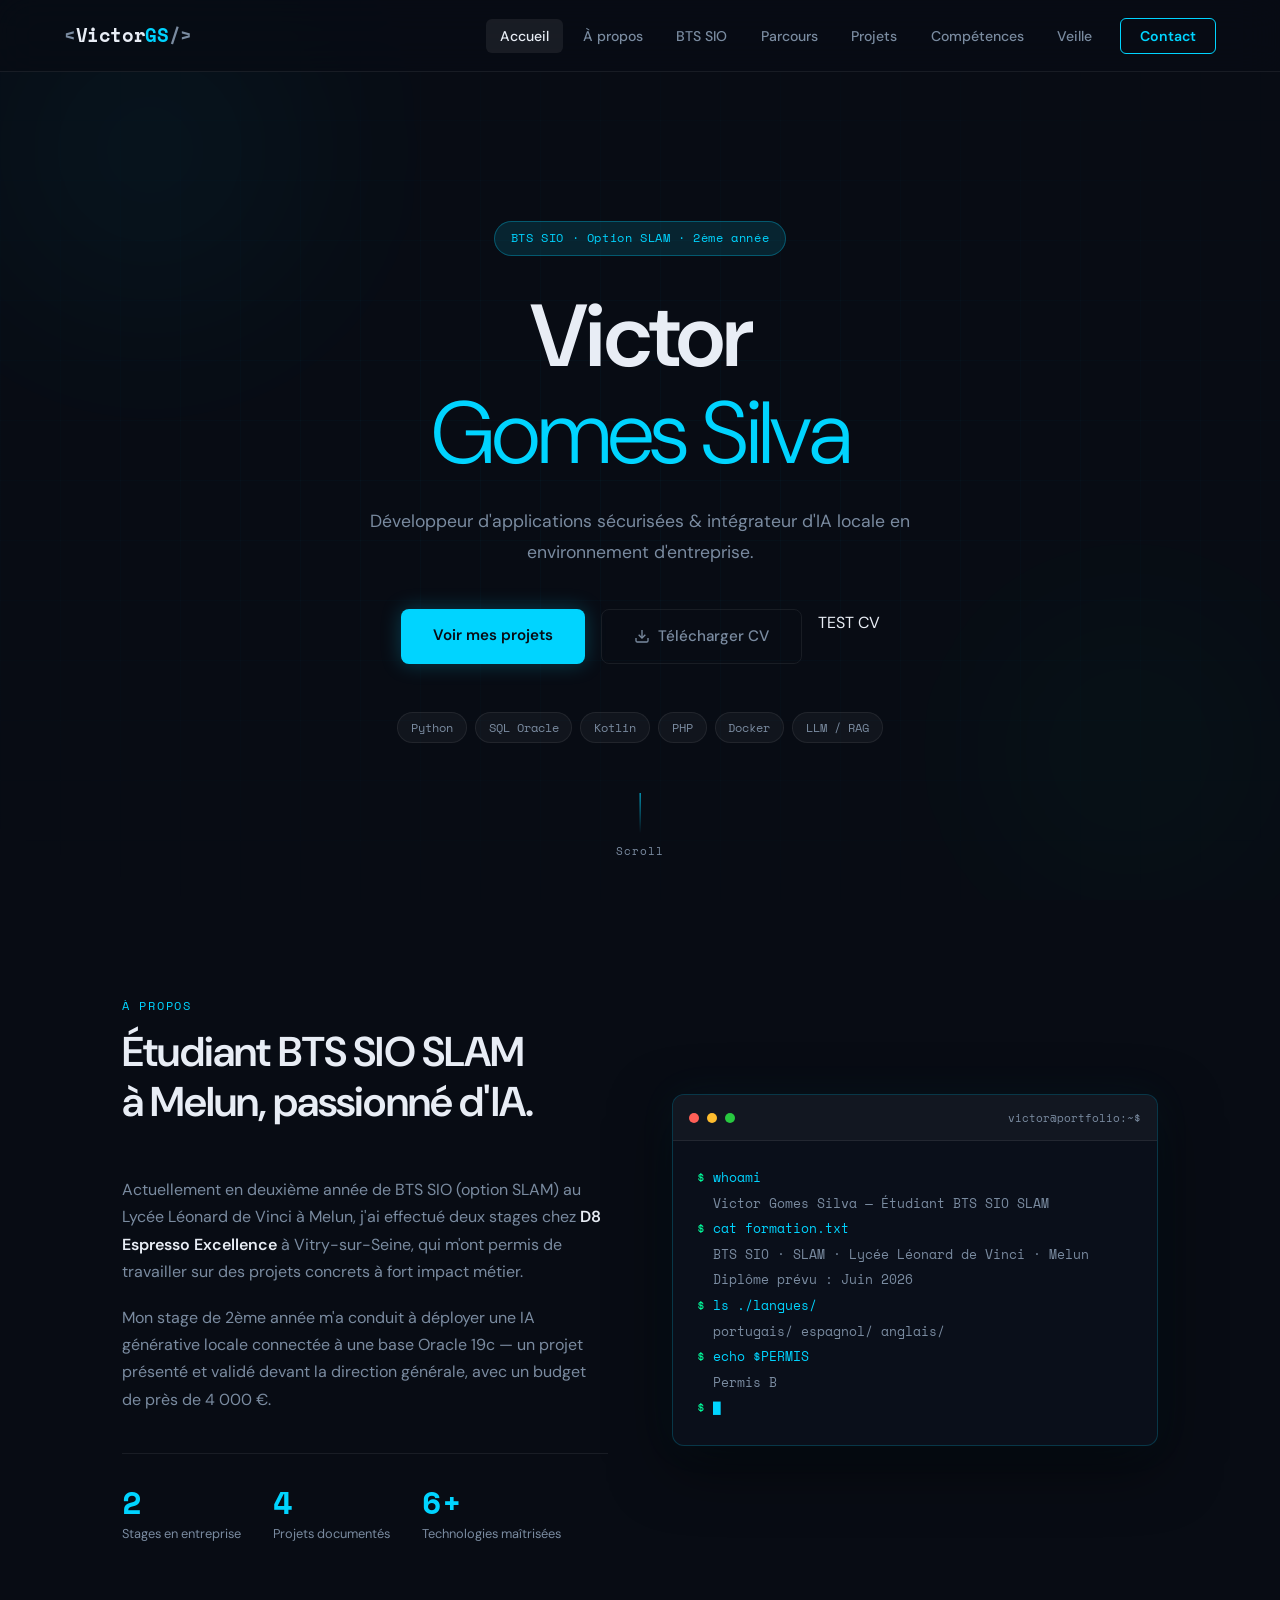
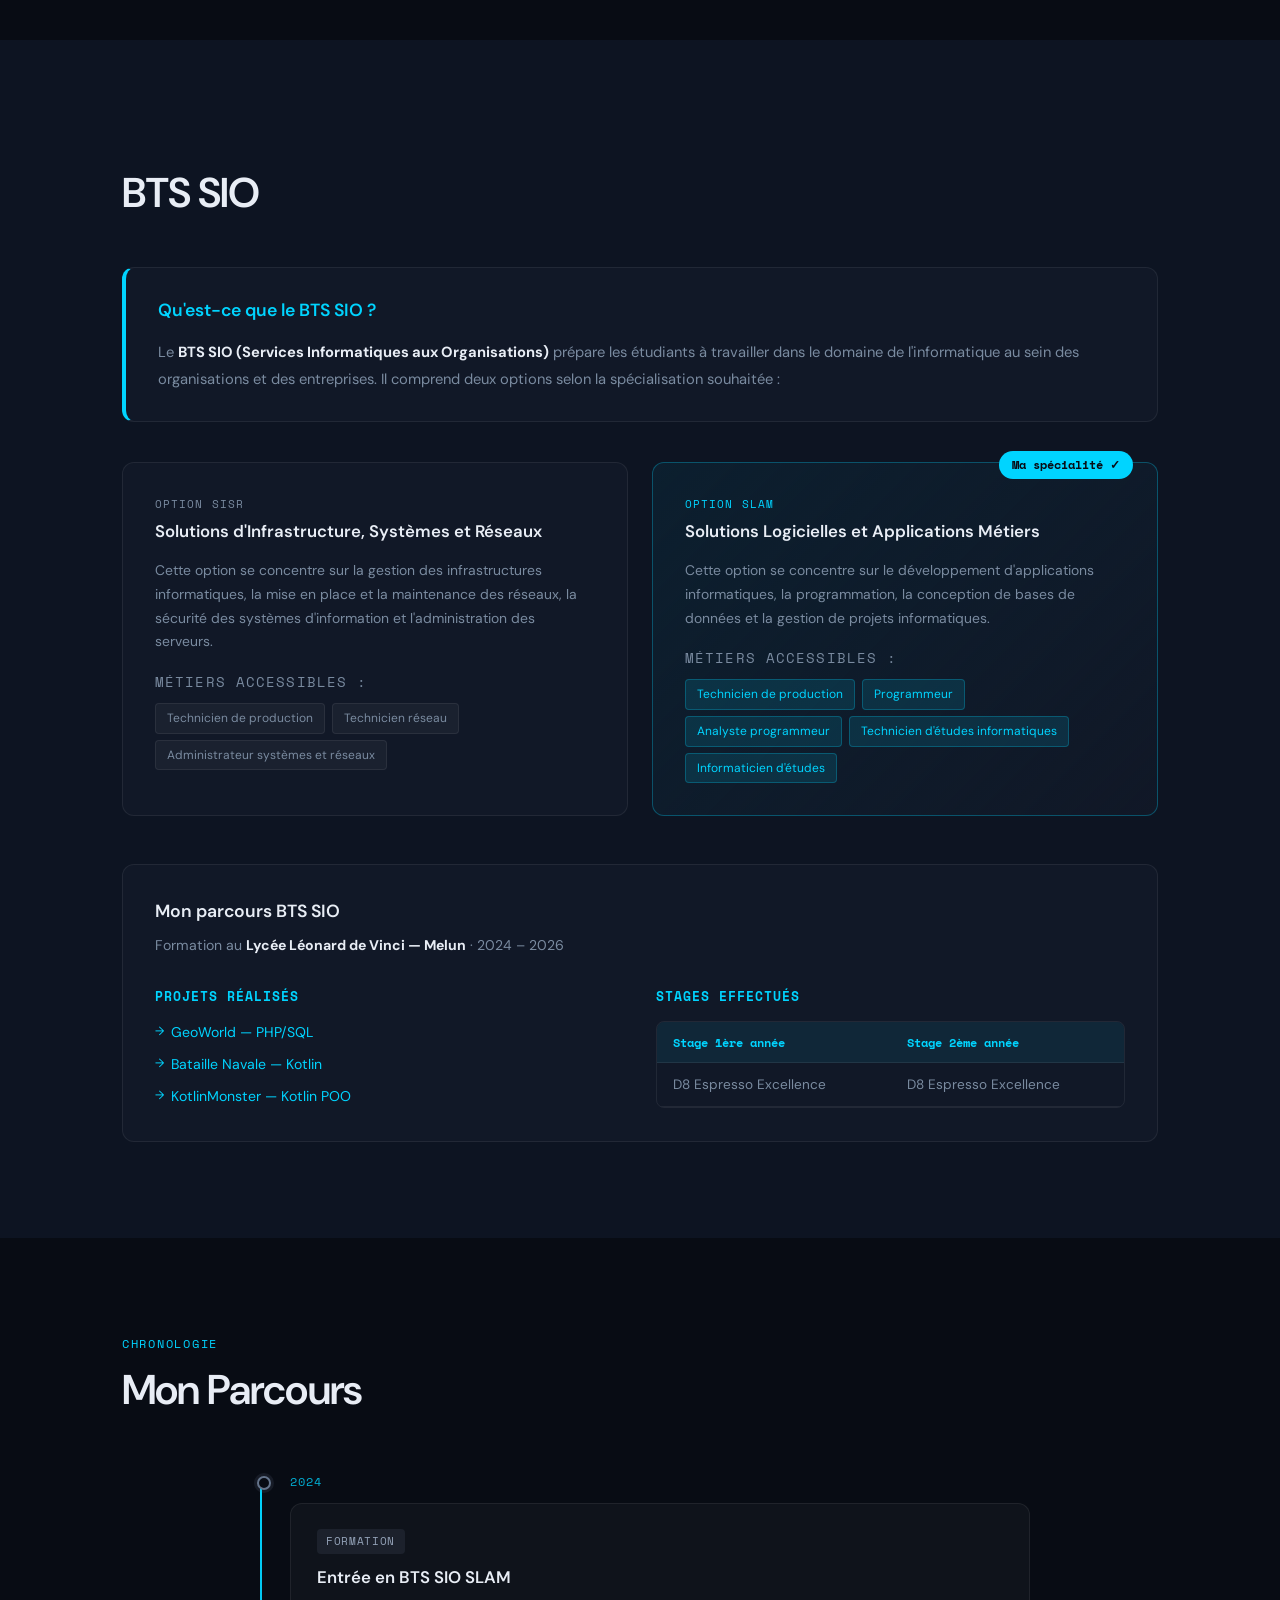
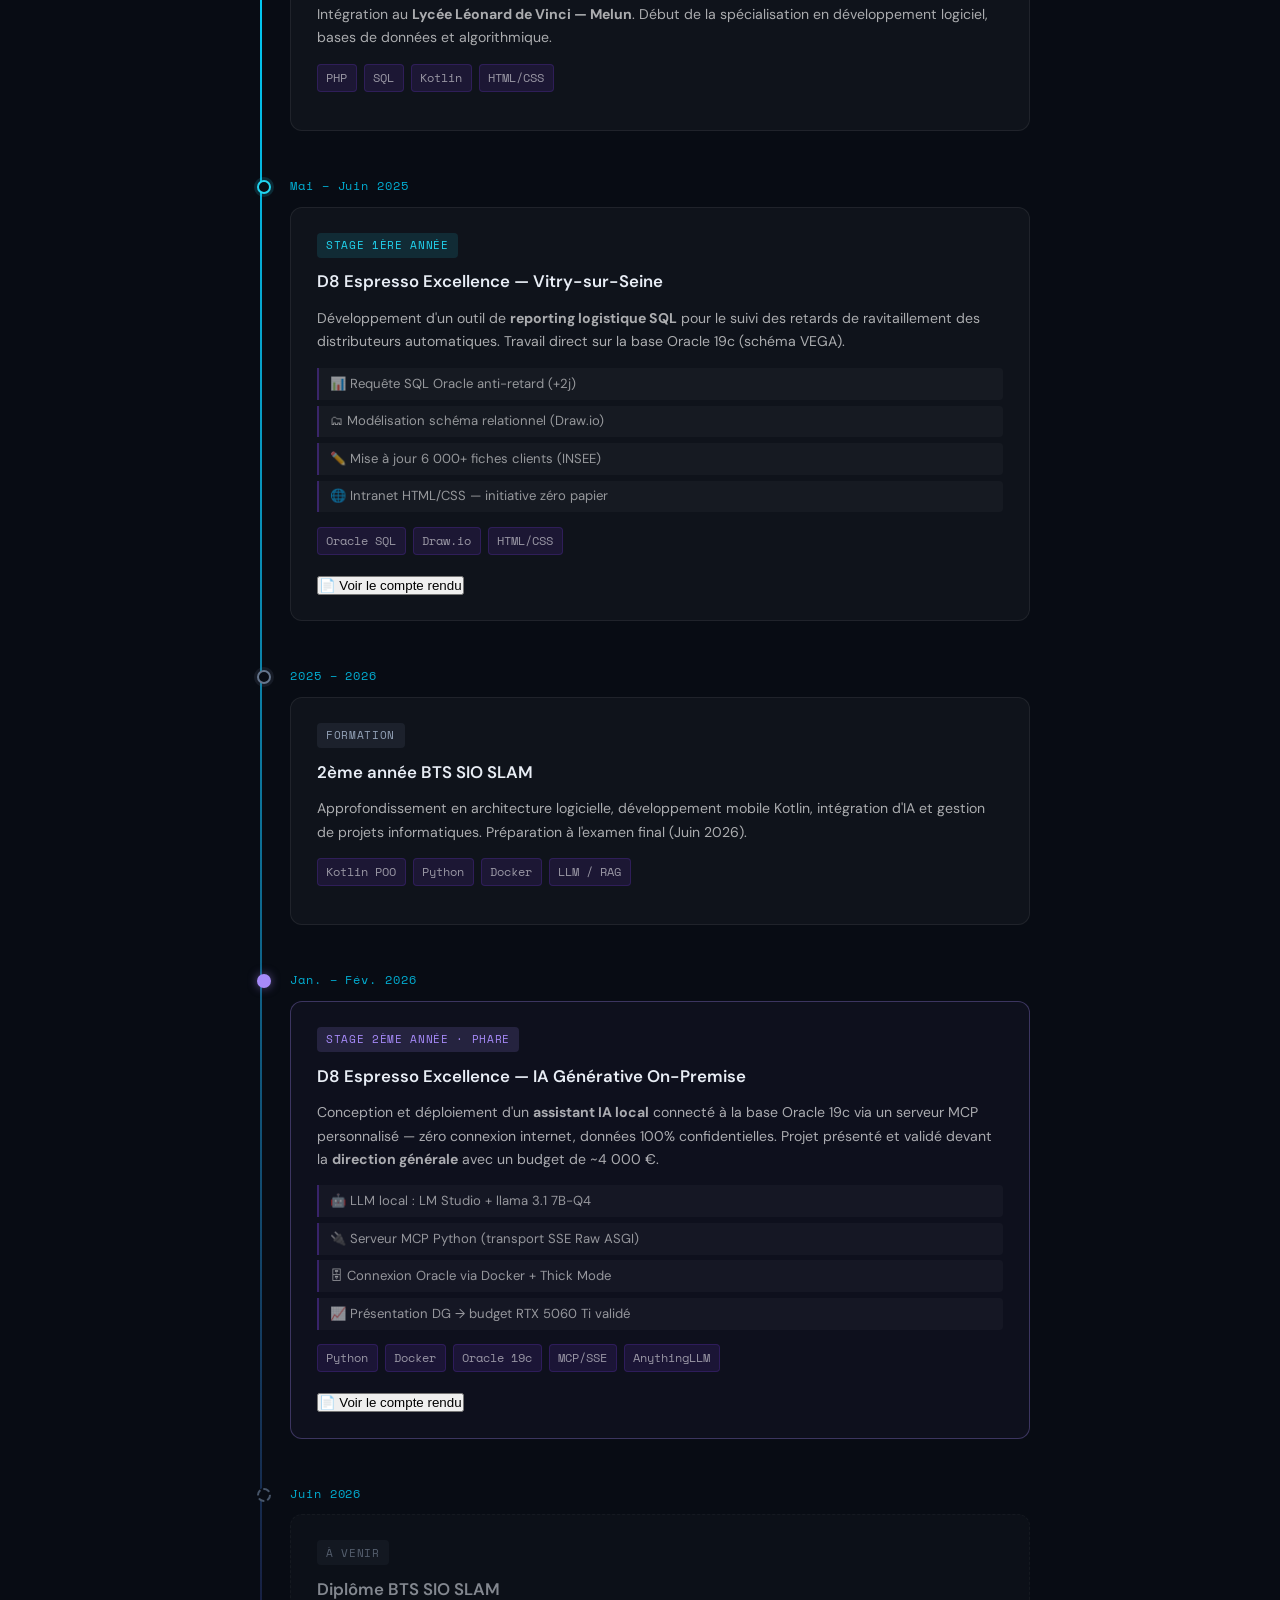
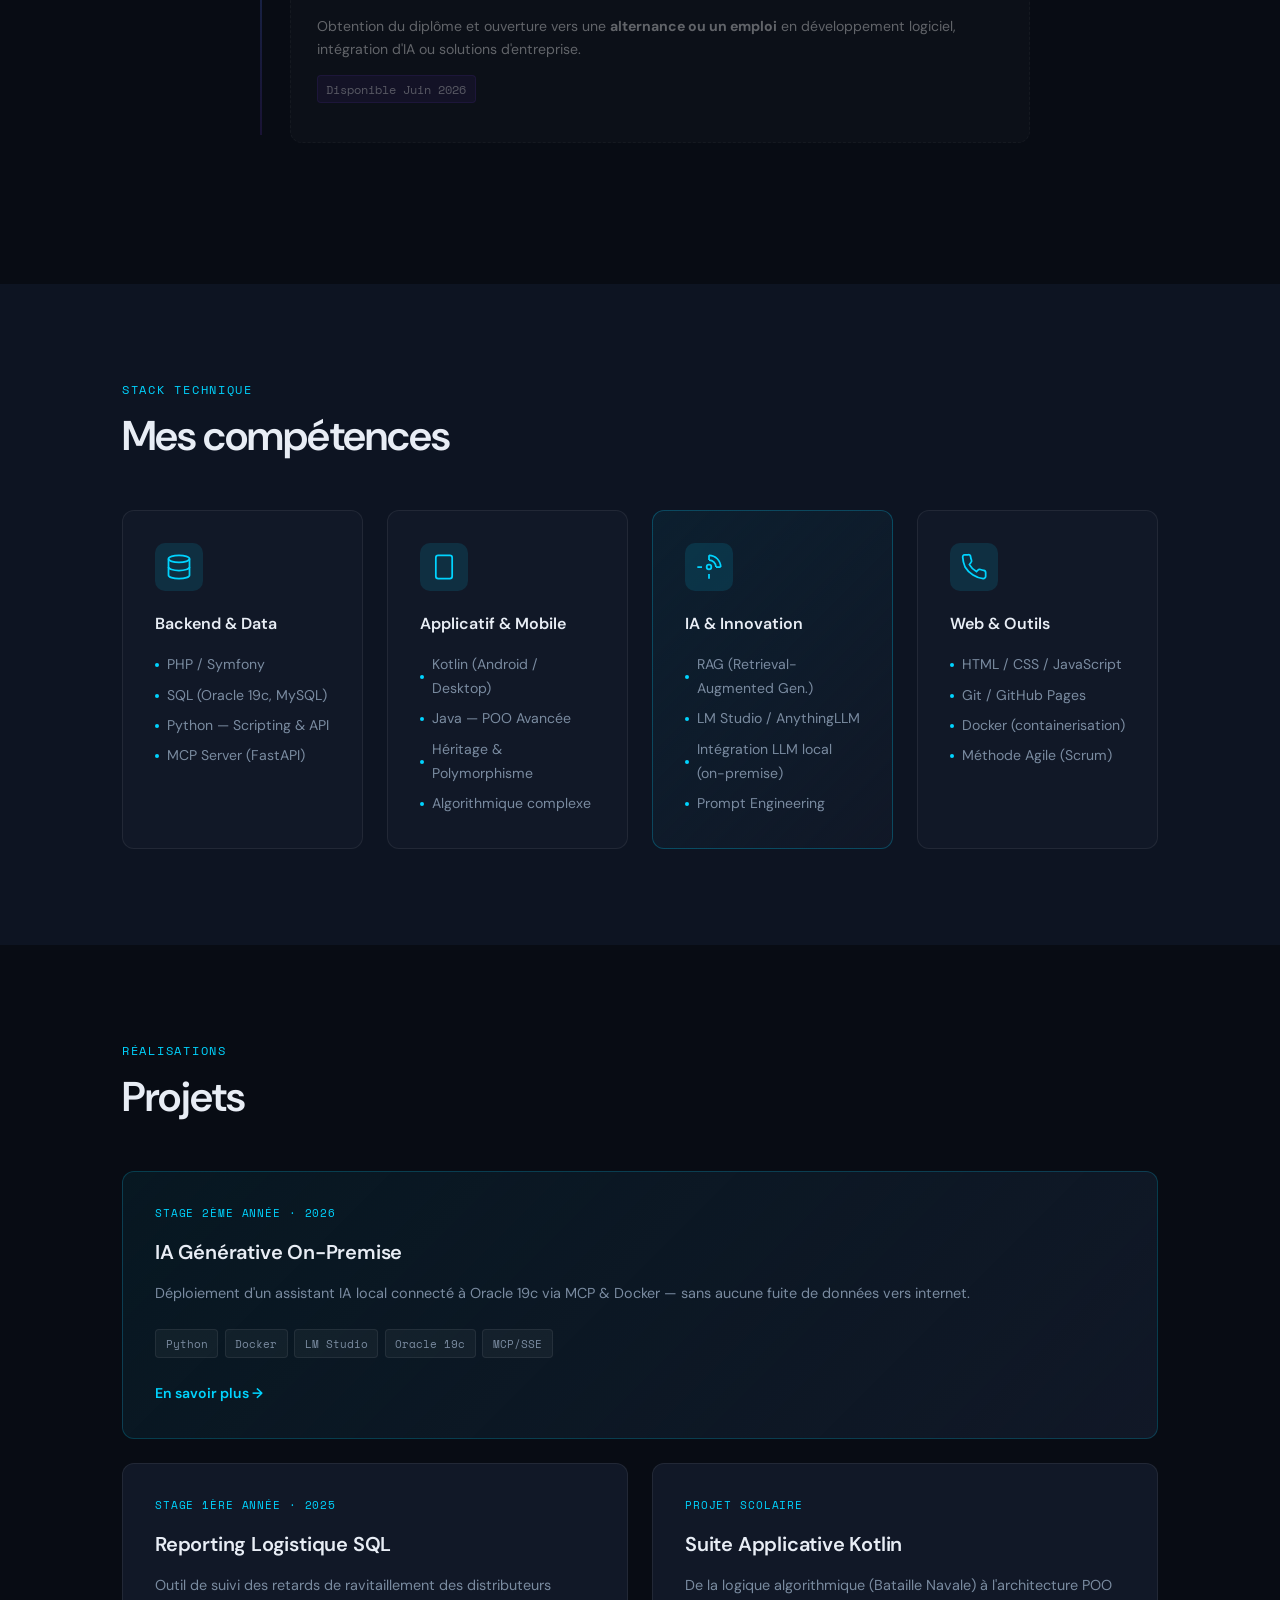
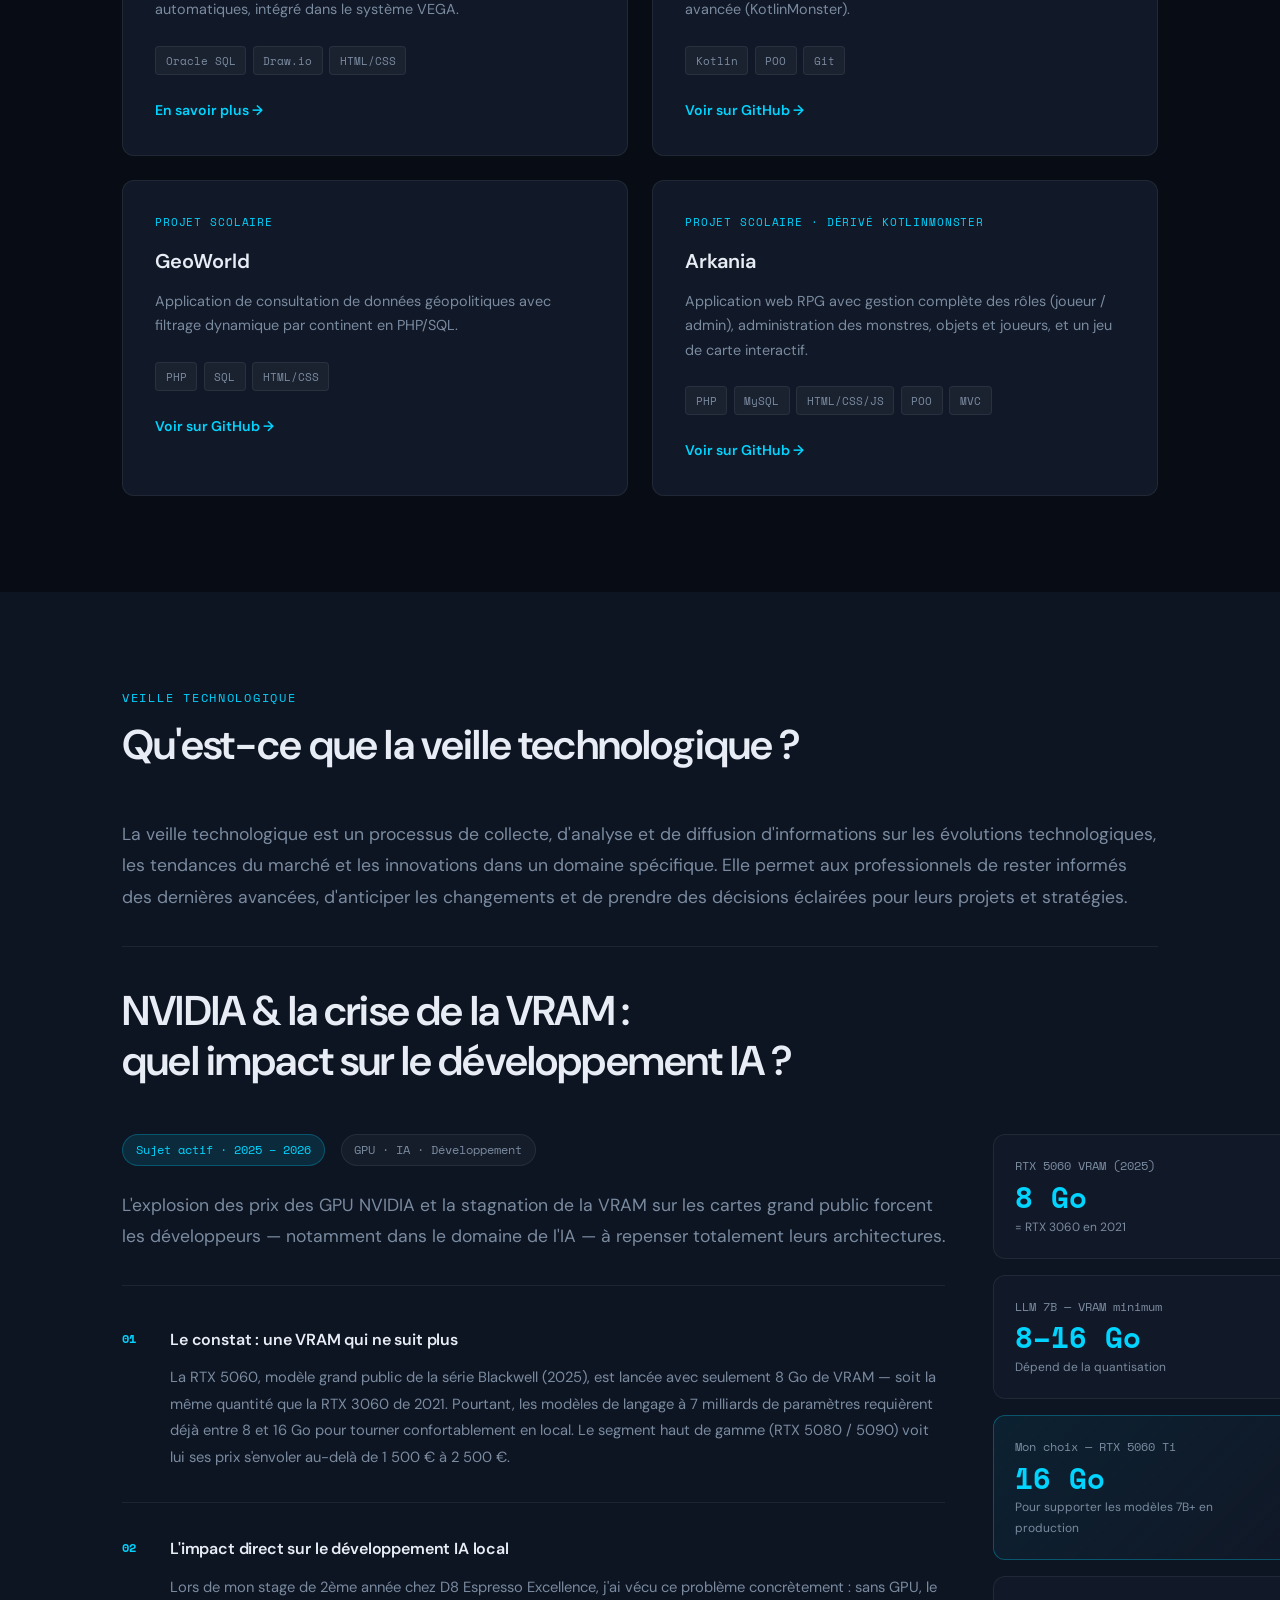
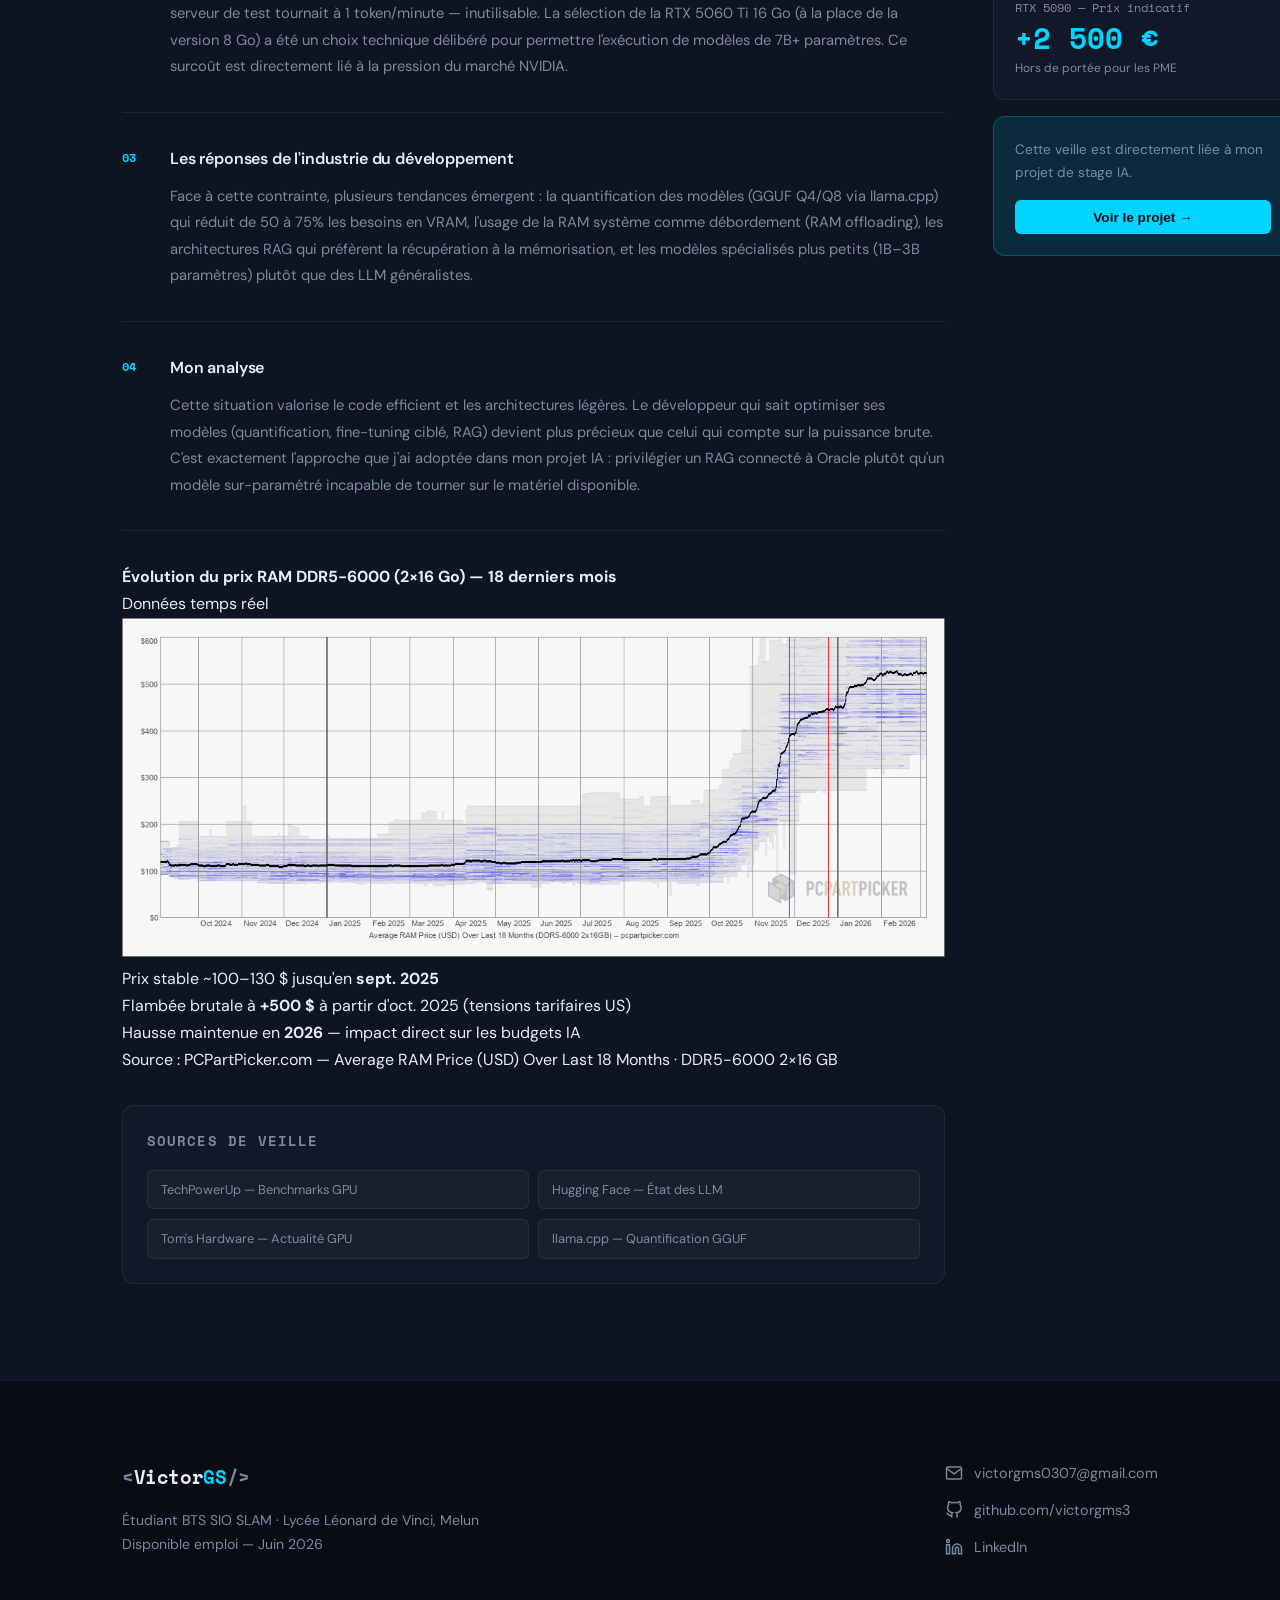
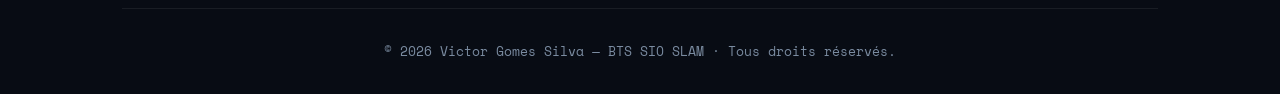
==== commit eda17eac: "test" ====
--- a/index.html
+++ b/index.html
@@ -108,6 +108,7 @@
                     <svg width="16" height="16" viewBox="0 0 24 24" fill="none" stroke="currentColor" stroke-width="2"><path d="M21 15v4a2 2 0 0 1-2 2H5a2 2 0 0 1-2-2v-4"/><polyline points="7 10 12 15 17 10"/><line x1="12" y1="15" x2="12" y2="3"/></svg>
                     Télécharger CV
                 </a>
+                <a href="assets/cv.pdf">TEST CV</a>
             </div>
             <div class="hero-stack reveal">
                 <span>Python</span><span>SQL Oracle</span><span>Kotlin</span><span>PHP</span><span>Docker</span><span>LLM / RAG</span>
